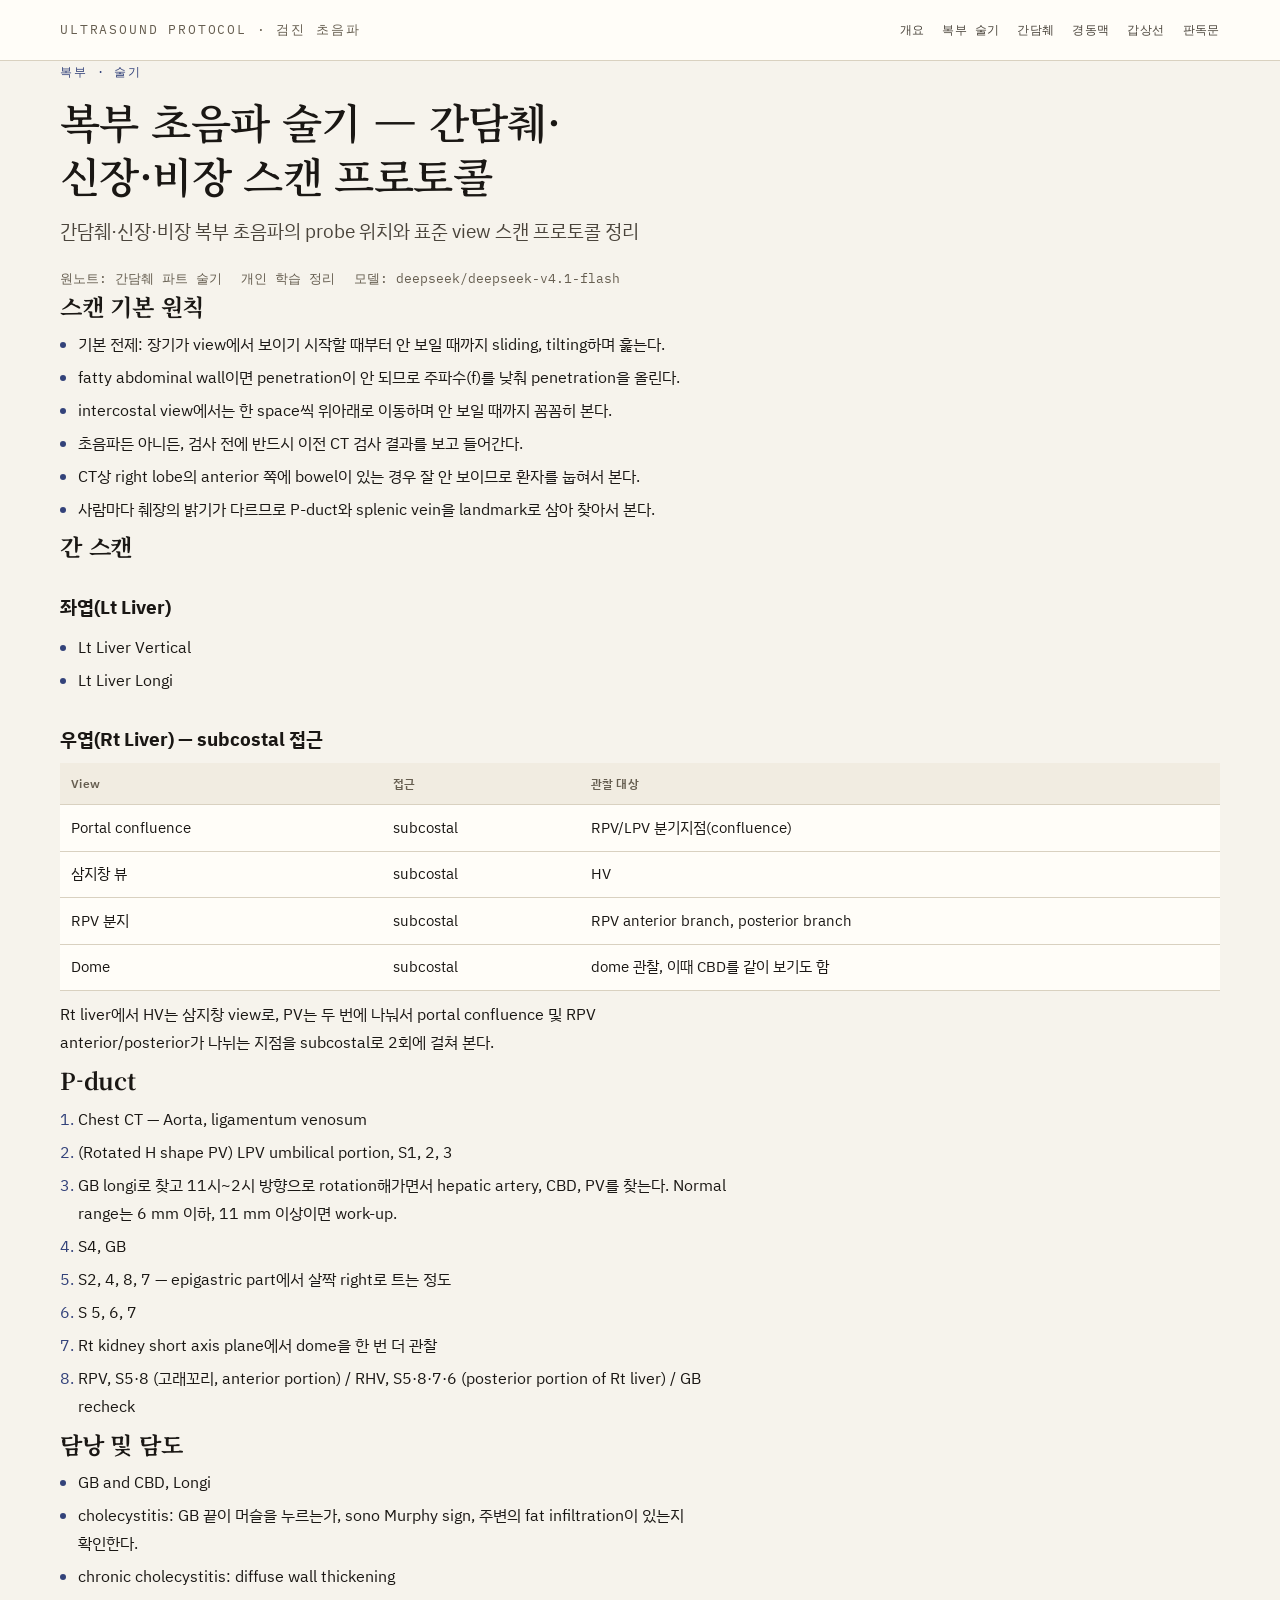
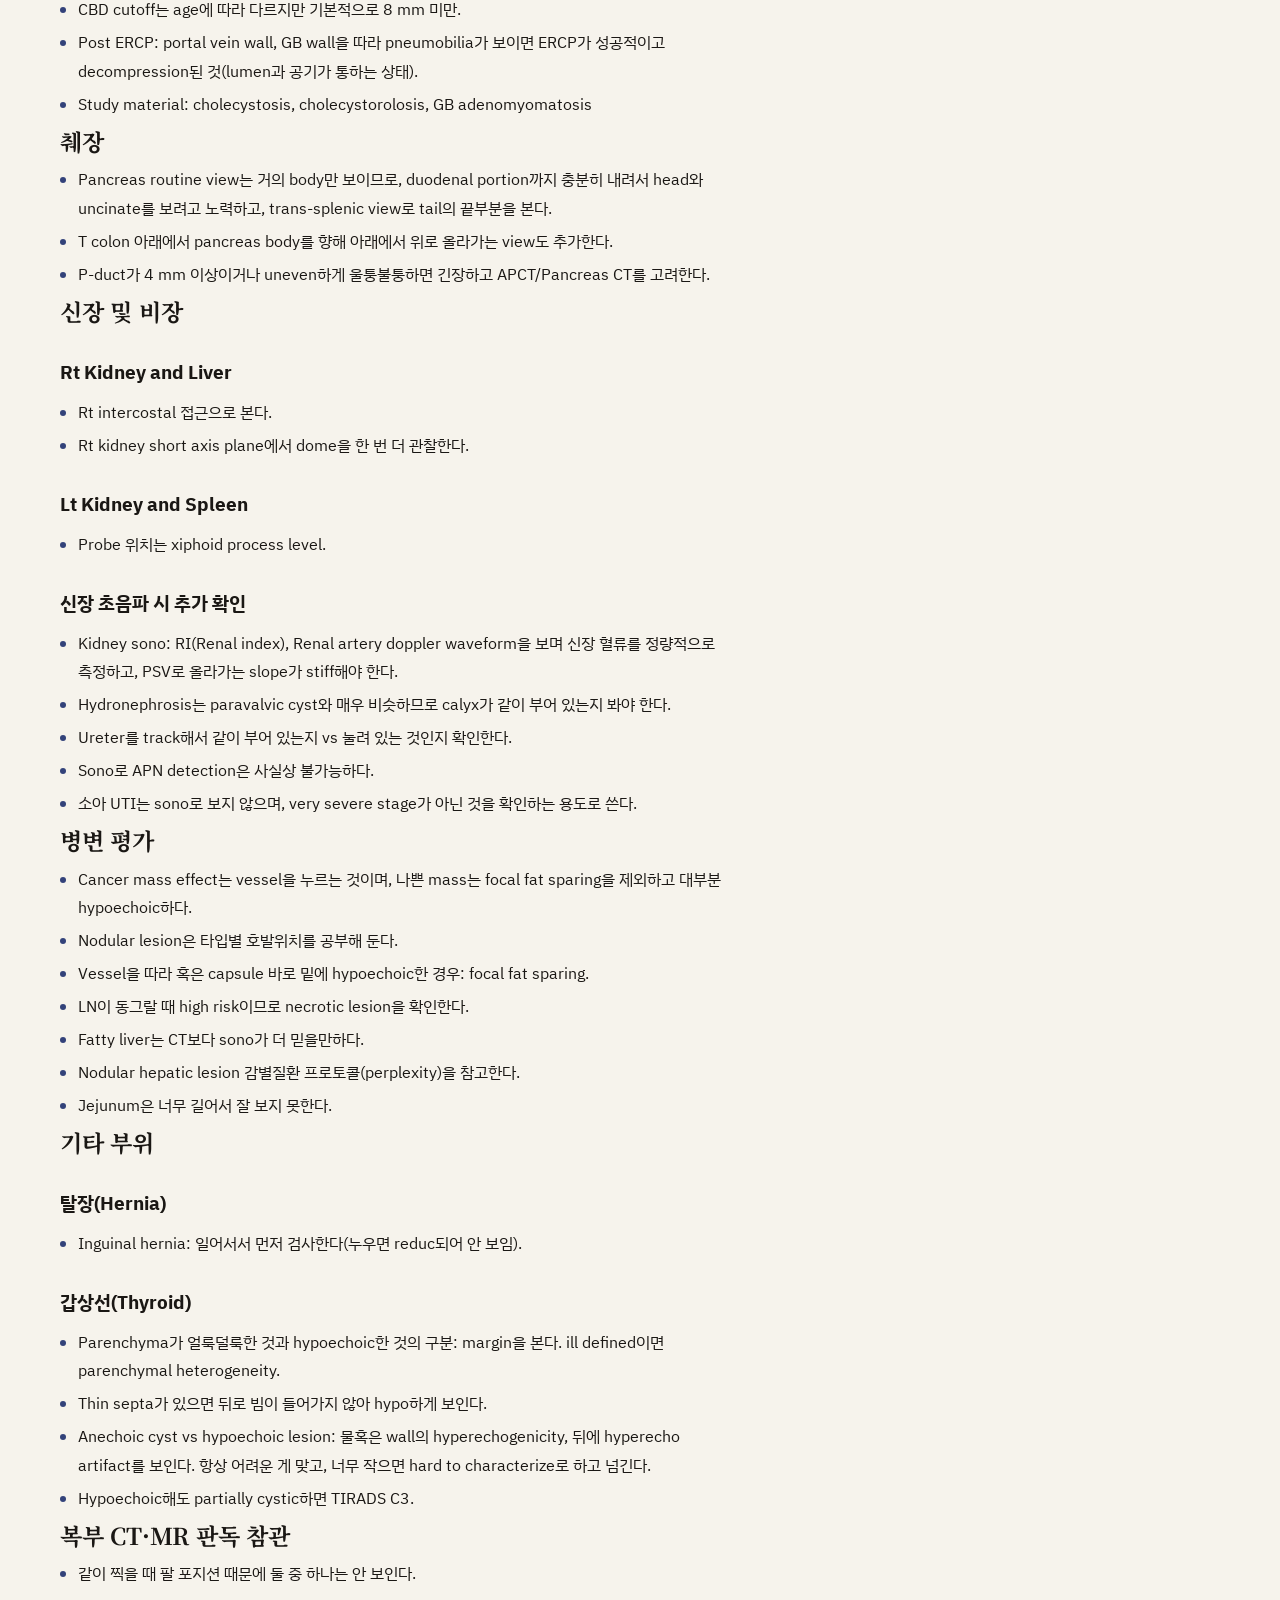
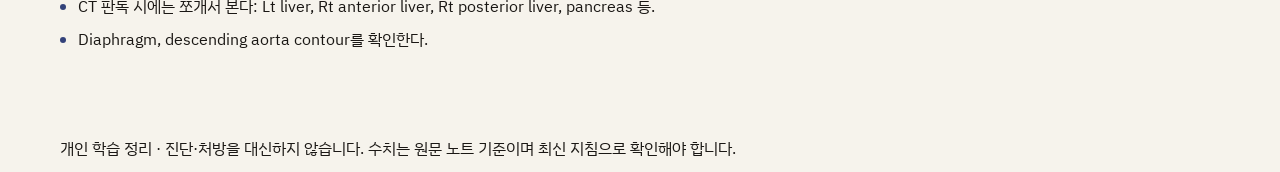
==== abdomen-technique.html @ e2c02fb3 "feat: 검진 초음파 프로토콜 사이트 초판 (복부·경동맥·갑상선·서혜부·CT/MR·판독문)" ====
<!DOCTYPE html>
<html lang="ko">
<head>
<meta charset="utf-8">
<meta name="viewport" content="width=device-width, initial-scale=1">
<title>복부 초음파 술기 — 간담췌·신장·비장 스캔 프로토콜 — Ultrasound Protocol</title>
<meta name="description" content="간담췌·신장·비장 복부 초음파의 probe 위치와 표준 view 스캔 프로토콜 정리">
<meta property="og:title" content="복부 초음파 술기 — 간담췌·신장·비장 스캔 프로토콜 — Ultrasound Protocol">
<meta property="og:description" content="간담췌·신장·비장 복부 초음파의 probe 위치와 표준 view 스캔 프로토콜 정리">
<meta property="og:type" content="article">
<link rel="preconnect" href="https://fonts.googleapis.com">
<link rel="preconnect" href="https://fonts.gstatic.com" crossorigin>
<link href="https://fonts.googleapis.com/css2?family=IBM+Plex+Mono:wght@400;500&family=IBM+Plex+Sans+KR:wght@400;500;600&family=Noto+Serif+KR:wght@600&display=swap" rel="stylesheet">
<link rel="stylesheet" href="styles/tokens.css">
<link rel="stylesheet" href="styles/site.css">
<link rel="stylesheet" href="styles/theme.css">
</head>
<body>
<header class="masthead">
  <div class="wrap">
    <a class="brand" href="index.html">Ultrasound Protocol · 검진 초음파</a>
    <nav class="nav" aria-label="장 이동">
      <a href="index.html">개요</a>
      <a href="abdomen-technique.html">복부 술기</a>
      <a href="abdomen-findings.html">간담췌</a>
      <a href="carotid.html">경동맥</a>
      <a href="thyroid.html">갑상선</a>
      <a href="reporting.html">판독문</a>
    </nav>
  </div>
</header>
<main>
  <div class="wrap">

    <article>
      <p class="eyebrow">복부 · 술기</p>
      <h1>복부 초음파 술기 — 간담췌·신장·비장 스캔 프로토콜</h1>
      <p class="lede">간담췌·신장·비장 복부 초음파의 probe 위치와 표준 view 스캔 프로토콜 정리</p>
      <div class="meta"><span>원노트: 간담췌 파트 술기</span><span>개인 학습 정리</span><span>모델: deepseek/deepseek-v4.1-flash</span></div>
      <h2 id="s-스캔-기본-원칙">스캔 기본 원칙</h2>
<ul>
<li>기본 전제: 장기가 view에서 보이기 시작할 때부터 안 보일 때까지 sliding, tilting하며 훑는다.</li>
<li>fatty abdominal wall이면 penetration이 안 되므로 주파수(f)를 낮춰 penetration을 올린다.</li>
<li>intercostal view에서는 한 space씩 위아래로 이동하며 안 보일 때까지 꼼꼼히 본다.</li>
<li>초음파든 아니든, 검사 전에 반드시 이전 CT 검사 결과를 보고 들어간다.</li>
<li>CT상 right lobe의 anterior 쪽에 bowel이 있는 경우 잘 안 보이므로 환자를 눕혀서 본다.</li>
<li>사람마다 췌장의 밝기가 다르므로 P-duct와 splenic vein을 landmark로 삼아 찾아서 본다.</li>
</ul>

<h2 id="s-간-스캔">간 스캔</h2>
<h3>좌엽(Lt Liver)</h3>
<ul>
<li>Lt Liver Vertical</li>
<li>Lt Liver Longi</li>
</ul>

<h3>우엽(Rt Liver) — subcostal 접근</h3>
<table>
<thead>
<tr><th>View</th><th>접근</th><th>관찰 대상</th></tr>
</thead>
<tbody>
<tr><td>Portal confluence</td><td>subcostal</td><td>RPV/LPV 분기지점(confluence)</td></tr>
<tr><td>삼지창 뷰</td><td>subcostal</td><td>HV</td></tr>
<tr><td>RPV 분지</td><td>subcostal</td><td>RPV anterior branch, posterior branch</td></tr>
<tr><td>Dome</td><td>subcostal</td><td>dome 관찰, 이때 CBD를 같이 보기도 함</td></tr>
</tbody>
</table>
<p>Rt liver에서 HV는 삼지창 view로, PV는 두 번에 나눠서 portal confluence 및 RPV anterior/posterior가 나뉘는 지점을 subcostal로 2회에 걸쳐 본다.</p>

<h2 id="s-p-duct">P-duct</h2>
<ol>
<li>Chest CT — Aorta, ligamentum venosum</li>
<li>(Rotated H shape PV) LPV umbilical portion, S1, 2, 3</li>
<li>GB longi로 찾고 11시~2시 방향으로 rotation해가면서 hepatic artery, CBD, PV를 찾는다. Normal range는 6 mm 이하, 11 mm 이상이면 work-up.</li>
<li>S4, GB</li>
<li>S2, 4, 8, 7 — epigastric part에서 살짝 right로 트는 정도</li>
<li>S 5, 6, 7</li>
<li>Rt kidney short axis plane에서 dome을 한 번 더 관찰</li>
<li>RPV, S5·8 (고래꼬리, anterior portion) / RHV, S5·8·7·6 (posterior portion of Rt liver) / GB recheck</li>
</ol>

<h2 id="s-담낭-및-담도">담낭 및 담도</h2>
<ul>
<li>GB and CBD, Longi</li>
<li>cholecystitis: GB 끝이 머슬을 누르는가, sono Murphy sign, 주변의 fat infiltration이 있는지 확인한다.</li>
<li>chronic cholecystitis: diffuse wall thickening</li>
<li>CBD cutoff는 age에 따라 다르지만 기본적으로 8 mm 미만.</li>
<li>Post ERCP: portal vein wall, GB wall을 따라 pneumobilia가 보이면 ERCP가 성공적이고 decompression된 것(lumen과 공기가 통하는 상태).</li>
<li>Study material: cholecystosis, cholecystorolosis, GB adenomyomatosis</li>
</ul>

<h2 id="s-췌장">췌장</h2>
<ul>
<li>Pancreas routine view는 거의 body만 보이므로, duodenal portion까지 충분히 내려서 head와 uncinate를 보려고 노력하고, trans-splenic view로 tail의 끝부분을 본다.</li>
<li>T colon 아래에서 pancreas body를 향해 아래에서 위로 올라가는 view도 추가한다.</li>
<li>P-duct가 4 mm 이상이거나 uneven하게 울퉁불퉁하면 긴장하고 APCT/Pancreas CT를 고려한다.</li>
</ul>

<h2 id="s-신장-및-비장">신장 및 비장</h2>
<h3>Rt Kidney and Liver</h3>
<ul>
<li>Rt intercostal 접근으로 본다.</li>
<li>Rt kidney short axis plane에서 dome을 한 번 더 관찰한다.</li>
</ul>
<h3>Lt Kidney and Spleen</h3>
<ul>
<li>Probe 위치는 xiphoid process level.</li>
</ul>
<h3>신장 초음파 시 추가 확인</h3>
<ul>
<li>Kidney sono: RI(Renal index), Renal artery doppler waveform을 보며 신장 혈류를 정량적으로 측정하고, PSV로 올라가는 slope가 stiff해야 한다.</li>
<li>Hydronephrosis는 paravalvic cyst와 매우 비슷하므로 calyx가 같이 부어 있는지 봐야 한다.</li>
<li>Ureter를 track해서 같이 부어 있는지 vs 눌려 있는 것인지 확인한다.</li>
<li>Sono로 APN detection은 사실상 불가능하다.</li>
<li>소아 UTI는 sono로 보지 않으며, very severe stage가 아닌 것을 확인하는 용도로 쓴다.</li>
</ul>

<h2 id="s-병변-평가">병변 평가</h2>
<ul>
<li>Cancer mass effect는 vessel을 누르는 것이며, 나쁜 mass는 focal fat sparing을 제외하고 대부분 hypoechoic하다.</li>
<li>Nodular lesion은 타입별 호발위치를 공부해 둔다.</li>
<li>Vessel을 따라 혹은 capsule 바로 밑에 hypoechoic한 경우: focal fat sparing.</li>
<li>LN이 동그랄 때 high risk이므로 necrotic lesion을 확인한다.</li>
<li>Fatty liver는 CT보다 sono가 더 믿을만하다.</li>
<li>Nodular hepatic lesion 감별질환 프로토콜(perplexity)을 참고한다.</li>
<li>Jejunum은 너무 길어서 잘 보지 못한다.</li>
</ul>

<h2 id="s-기타-부위">기타 부위</h2>
<h3>탈장(Hernia)</h3>
<ul>
<li>Inguinal hernia: 일어서서 먼저 검사한다(누우면 reduc되어 안 보임).</li>
</ul>
<h3>갑상선(Thyroid)</h3>
<ul>
<li>Parenchyma가 얼룩덜룩한 것과 hypoechoic한 것의 구분: margin을 본다. ill defined이면 parenchymal heterogeneity.</li>
<li>Thin septa가 있으면 뒤로 빔이 들어가지 않아 hypo하게 보인다.</li>
<li>Anechoic cyst vs hypoechoic lesion: 물혹은 wall의 hyperechogenicity, 뒤에 hyperecho artifact를 보인다. 항상 어려운 게 맞고, 너무 작으면 hard to characterize로 하고 넘긴다.</li>
<li>Hypoechoic해도 partially cystic하면 TIRADS C3.</li>
</ul>

<h2 id="s-복부-ct-mr-판독-참관">복부 CT·MR 판독 참관</h2>
<ul>
<li>같이 찍을 때 팔 포지션 때문에 둘 중 하나는 안 보인다.</li>
<li>CT 판독 시에는 쪼개서 본다: Lt liver, Rt anterior liver, Rt posterior liver, pancreas 등.</li>
<li>Diaphragm, descending aorta contour를 확인한다.</li>
</ul>
    </article>
  </div>
</main>
<footer class="foot">
  <div class="wrap">
    <p>개인 학습 정리 · 진단·처방을 대신하지 않습니다. 수치는 원문 노트 기준이며 최신 지침으로 확인해야 합니다.</p>
  </div>
</footer>
</body>
</html>
---- styles/tokens.css ----
:root {
  --paper: #f6f3ec;
  --paper-2: #fffdf8;
  --ink: #1a1714;
  --ink-2: #4a443b;
  --muted: #665e50;
  --rule: #d9d1c0;
  --accent: #0f5f63;
  --accent-soft: #dcebea;
  --warn: #9c3d1d;
  --warn-soft: #f4e2d9;
  --ok: #3d6b3a;
  --font: "IBM Plex Sans KR", "Pretendard", "Apple SD Gothic Neo", system-ui, sans-serif;
  --mono: "IBM Plex Mono", ui-monospace, SFMono-Regular, Menlo, monospace;
  --serif: "Noto Serif KR", Georgia, serif;

  --step-0: 1rem;
  --step-1: 1.18rem;
  --step-2: 1.45rem;
  --step-3: 1.9rem;
  --step-4: 2.6rem;

  --gap: 1.5rem;
  --pad: clamp(1.75rem, 5vw, 2.75rem);
  --measure: 68ch;
}
---- styles/site.css ----
*,
*::before,
*::after { box-sizing: border-box; }

html { -webkit-text-size-adjust: 100%; }

body {
  margin: 0;
  background: var(--paper);
  color: var(--ink);
  font-family: var(--font);
  font-size: var(--step-0);
  line-height: 1.78;
  word-break: keep-all;
  line-break: strict;
  overflow-wrap: break-word;
  hyphens: none;
}

a { color: var(--accent); text-underline-offset: 0.2em; }
a:hover { color: var(--warn); }

.wrap {
  max-width: 78rem;
  margin: 0 auto;
  padding: 0 var(--pad);
}

/* ── 머리 ─────────────────────────────── */
.masthead {
  border-bottom: 1px solid var(--rule);
  background: var(--paper-2);
}
.masthead .wrap {
  display: flex;
  flex-wrap: wrap;
  align-items: baseline;
  justify-content: space-between;
  gap: 0.75rem;
  padding-top: 1.1rem;
  padding-bottom: 1.1rem;
}
.brand {
  font-family: var(--mono);
  font-size: 0.82rem;
  letter-spacing: 0.14em;
  text-transform: uppercase;
  color: var(--muted);
  text-decoration: none;
}
.nav { display: flex; flex-wrap: wrap; gap: 1.1rem; }
.nav a {
  font-family: var(--mono);
  font-size: 0.78rem;
  letter-spacing: 0.04em;
  color: var(--ink-2);
  text-decoration: none;
  border-bottom: 1px solid transparent;
  padding-bottom: 2px;
}
.nav a:hover,
.nav a[aria-current="page"] { border-bottom-color: var(--accent); color: var(--accent); }

/* ── 표제 ─────────────────────────────── */
.hero { padding: clamp(2rem, 6vw, 3.6rem) 0 1.2rem; }
.eyebrow {
  font-family: var(--mono);
  font-size: 0.74rem;
  letter-spacing: 0.16em;
  text-transform: uppercase;
  color: var(--accent);
  margin: 0 0 0.8rem;
}
h1 {
  font-family: var(--serif);
  font-weight: 600;
  font-size: clamp(1.9rem, 4.6vw, var(--step-4));
  line-height: 1.28;
  letter-spacing: -0.015em;
  margin: 0 0 0.8rem;
  max-width: 24ch;
}
.lede { font-size: var(--step-1); color: var(--ink-2); max-width: 56ch; margin: 0; }
.meta {
  margin-top: 1.2rem;
  font-family: var(--mono);
  font-size: 0.82rem;
  color: var(--muted);
  display: flex;
  flex-wrap: wrap;
  gap: 0.4rem 1.2rem;
}

/* ── 본문 ─────────────────────────────── */
main { padding-bottom: 4rem; }

section { margin-top: clamp(2.2rem, 5vw, 3.4rem); }
h2 {
  font-family: var(--serif);
  font-size: var(--step-2);
  line-height: 1.35;
  margin: 0 0 0.4rem;
  letter-spacing: -0.01em;
}
h2 .num {
  font-family: var(--mono);
  font-size: 0.72rem;
  letter-spacing: 0.12em;
  color: var(--accent);
  display: block;
  margin-bottom: 0.35rem;
}
h3 { font-size: var(--step-1); margin: 1.8rem 0 0.4rem; }
p { margin: 0.55rem 0; max-width: var(--measure); }
ul, ol { max-width: var(--measure); padding-left: 1.15rem; margin: 0.5rem 0; }
li { margin: 0.28rem 0; }
li::marker { color: var(--accent); }
strong { font-weight: 650; }
small { color: var(--muted); }

.card-grid {
  display: grid;
  grid-template-columns: repeat(auto-fit, minmax(15rem, 1fr));
  gap: 1rem;
  margin-top: 1.2rem;
}
.card {
  display: block;
  background: var(--paper-2);
  border: 1px solid var(--rule);
  border-radius: 3px;
  padding: 1.15rem 1.2rem 1.25rem;
  text-decoration: none;
  color: inherit;
  transition: border-color 140ms ease, transform 140ms ease;
}
.card:hover { border-color: var(--accent); transform: translateY(-2px); }
.card .k {
  font-family: var(--mono);
  font-size: 0.72rem;
  letter-spacing: 0.1em;
  color: var(--accent);
  text-transform: uppercase;
}
.card h3 { margin: 0.3rem 0 0.35rem; font-size: var(--step-1); }
.card p { font-size: 0.92rem; color: var(--ink-2); margin: 0; }

/* ── 도해 ─────────────────────────────── */
figure.flow {
  margin: 1.4rem 0 0;
  background: var(--paper-2);
  border: 1px solid var(--rule);
  border-radius: 3px;
  padding: 1rem 0.6rem 0.6rem;
}
figure.flow svg { width: 100%; height: auto; display: block; }
figure.flow figcaption {
  font-family: var(--mono);
  font-size: 0.72rem;
  color: var(--muted);
  padding: 0.35rem 0.8rem 0.2rem;
}
svg text { font-family: var(--font); }

/* ── 표 ───────────────────────────────── */
.tbl-wrap { overflow-x: auto; margin: 1rem 0 0; }
table {
  border-collapse: collapse;
  width: 100%;
  min-width: 0;
  background: var(--paper-2);
  font-size: 0.92rem;
}
caption {
  text-align: left;
  font-family: var(--mono);
  font-size: 0.72rem;
  color: var(--muted);
  padding-bottom: 0.4rem;
}
th, td { border-bottom: 1px solid var(--rule); padding: 0.6rem 0.7rem; text-align: left; vertical-align: top; }
th { font-size: 0.78rem; letter-spacing: 0.02em; color: var(--muted); font-weight: 600; background: #f1ece1; }

/* ── 강조 상자 ────────────────────────── */
.note {
  border-left: 3px solid var(--accent);
  background: var(--accent-soft);
  padding: 0.85rem 1.1rem;
  margin: 1.2rem 0;
  border-radius: 0 2px 2px 0;
  max-width: var(--measure);
}
.note.warn { border-left-color: var(--warn); background: var(--warn-soft); }
.note p { margin: 0.25rem 0; }
.note .label {
  font-family: var(--mono);
  font-size: 0.76rem;
  letter-spacing: 0.1em;
  text-transform: uppercase;
  color: var(--ink-2);
  display: block;
  margin-bottom: 0.3rem;
}

.kv { display: grid; grid-template-columns: max-content 1fr; gap: 0.3rem 1.1rem; margin: 0.8rem 0; }
.kv dt { font-family: var(--mono); font-size: 0.76rem; color: var(--muted); }
.kv dd { margin: 0; }

.src {
  font-family: var(--mono);
  font-size: 0.74rem;
  color: var(--muted);
  margin-top: 1.4rem;
  padding-top: 0.7rem;
  border-top: 1px dashed var(--rule);
  max-width: var(--measure);
}

footer.site {
  border-top: 1px solid var(--rule);
  padding: 1.6rem 0 2.4rem;
  font-size: 0.84rem;
  color: var(--muted);
  background: var(--paper-2);
}
footer.site p { max-width: 62ch; }
.pager { display: flex; flex-wrap: wrap; gap: 1rem; justify-content: space-between; margin-top: 2.6rem; }

@media (prefers-reduced-motion: reduce) {
  * { transition: none !important; animation: none !important; }
}

@media (max-width: 520px) {
  table { font-size: 0.86rem; }
  th, td { padding: 0.5rem 0.45rem; }
  .kv { grid-template-columns: 1fr; gap: 0.15rem; }
  .kv dt { margin-top: 0.4rem; }
}

/* 도해는 좁은 화면에서 글자가 뭉개지므로 가로 스크롤을 허용한다 */
figure.flow { overflow-x: auto; }
@media (max-width: 640px) {
  figure.flow svg { min-width: 40rem; }
  figure.flow figcaption::before {
    content: "옆으로 넘겨 볼 수 있다 · ";
    color: var(--accent);
  }
}
---- styles/theme.css ----
:root{--accent:#33427a;--accent-soft:#e3e6f3;--warn:#8a3b12;--warn-soft:#f5e3d6;}

/* 접근성: 키보드 포커스 링 */
a:focus-visible,
button:focus-visible,
summary:focus-visible {
  outline: 2px solid var(--accent);
  outline-offset: 3px;
  border-radius: 2px;
}
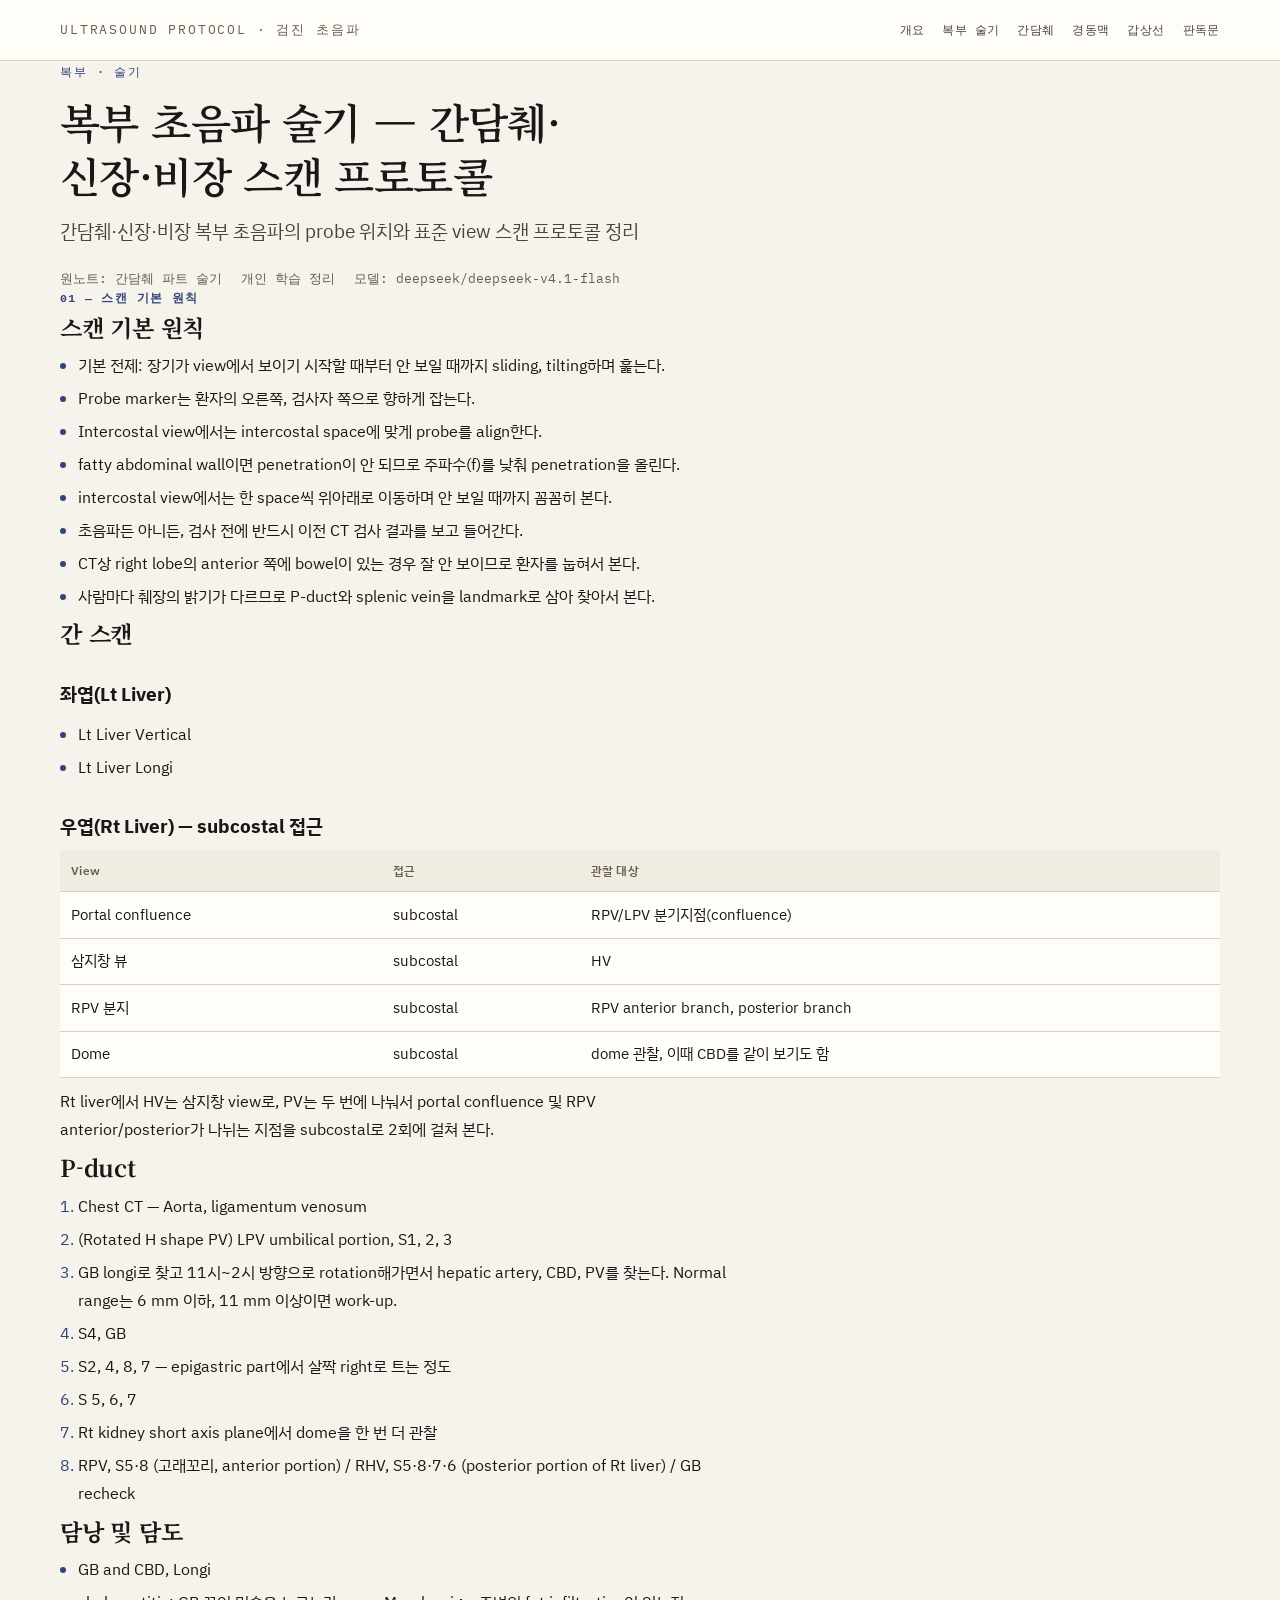
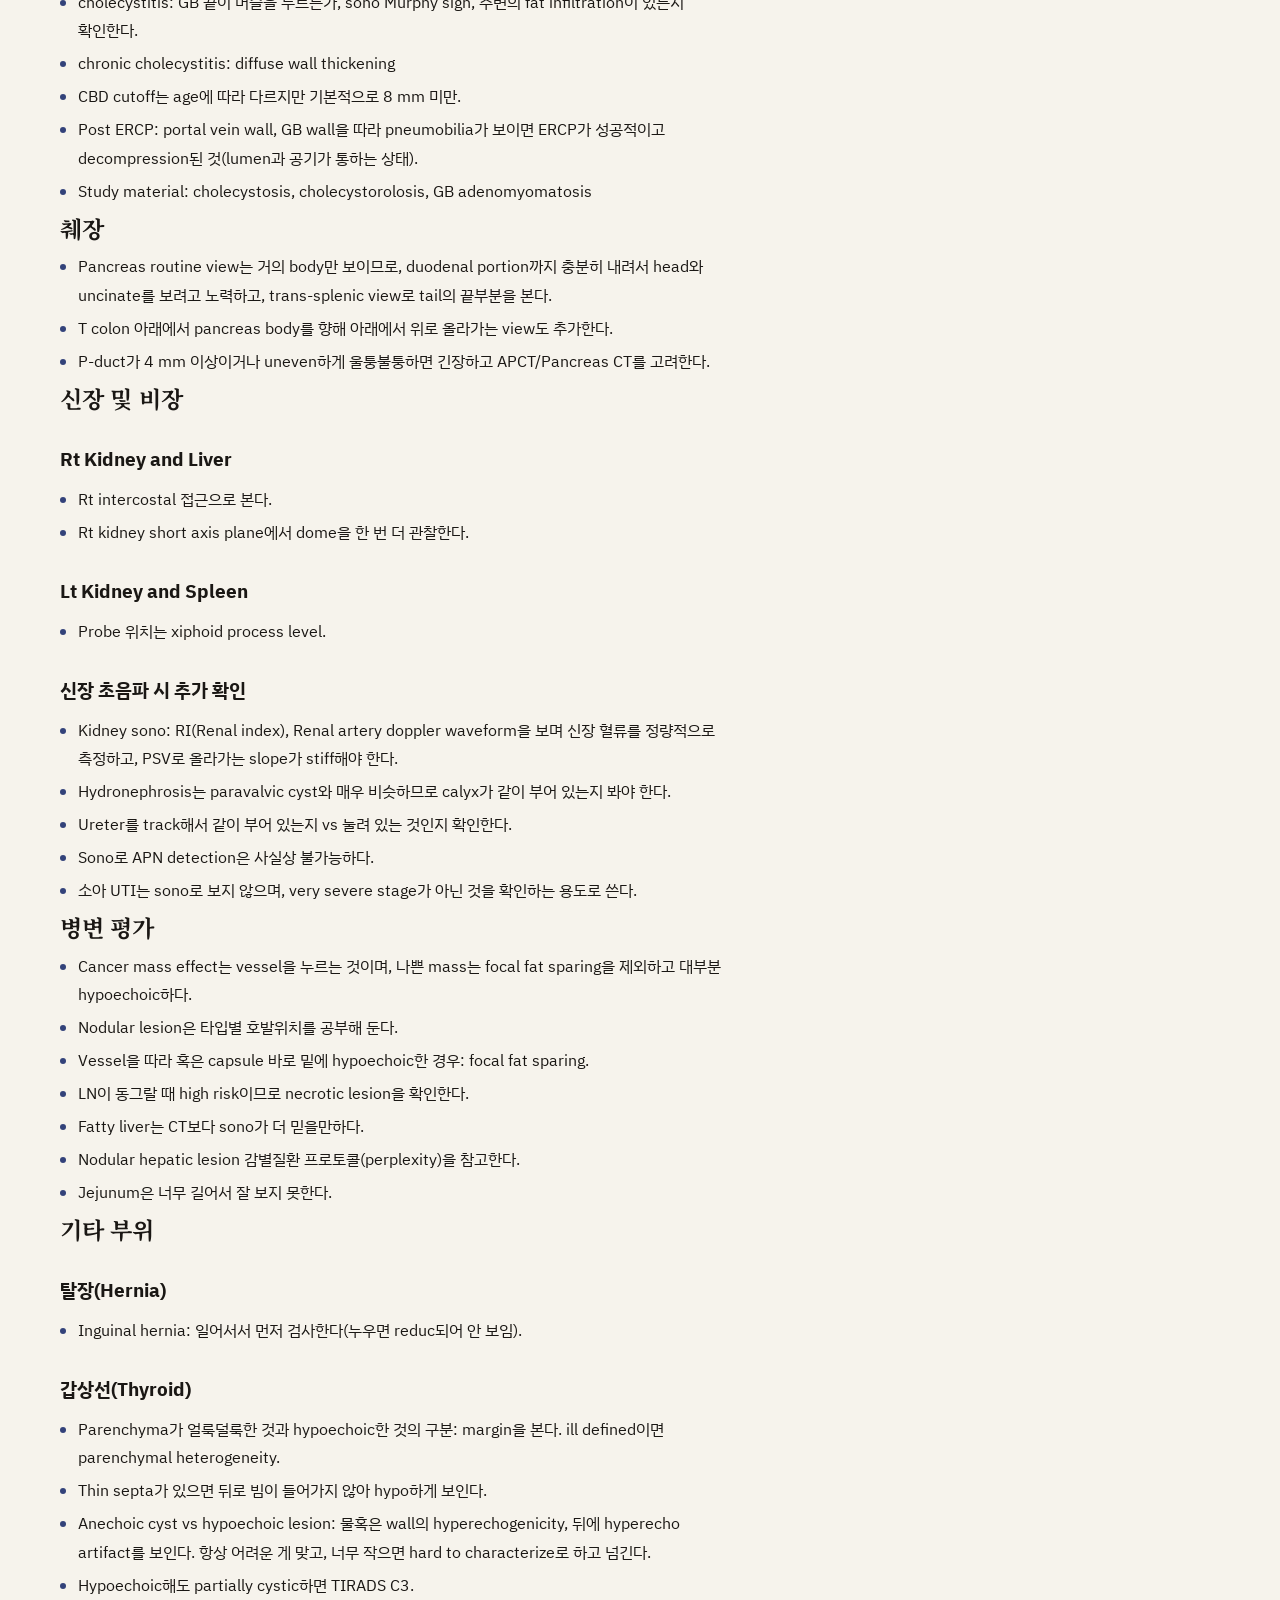
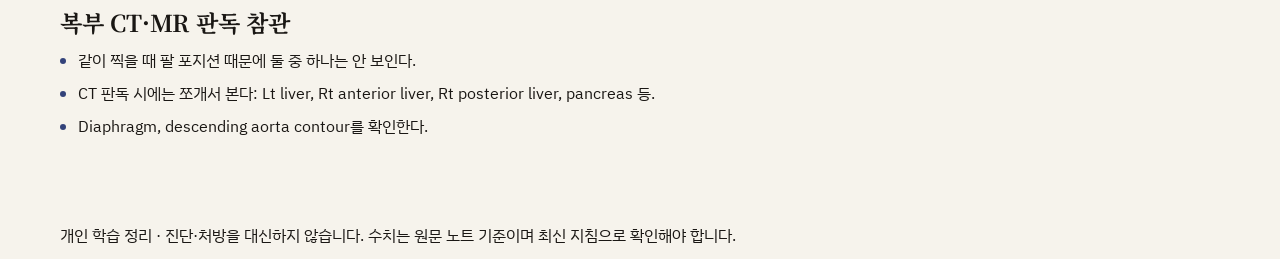
==== commit 84bf12d7: "docs(onenote): 간담췌 파트 술기 — 원노트 내용을 단원에 통합" ====
--- a/abdomen-technique.html
+++ b/abdomen-technique.html
@@ -37,9 +37,11 @@
       <h1>복부 초음파 술기 — 간담췌·신장·비장 스캔 프로토콜</h1>
       <p class="lede">간담췌·신장·비장 복부 초음파의 probe 위치와 표준 view 스캔 프로토콜 정리</p>
       <div class="meta"><span>원노트: 간담췌 파트 술기</span><span>개인 학습 정리</span><span>모델: deepseek/deepseek-v4.1-flash</span></div>
-      <h2 id="s-스캔-기본-원칙">스캔 기본 원칙</h2>
+      <h2 id="s-스캔-기본-원칙"><span class="num">01 — 스캔 기본 원칙</span>스캔 기본 원칙</h2>
 <ul>
 <li>기본 전제: 장기가 view에서 보이기 시작할 때부터 안 보일 때까지 sliding, tilting하며 훑는다.</li>
+<li>Probe marker는 환자의 오른쪽, 검사자 쪽으로 향하게 잡는다.</li>
+<li>Intercostal view에서는 intercostal space에 맞게 probe를 align한다.</li>
 <li>fatty abdominal wall이면 penetration이 안 되므로 주파수(f)를 낮춰 penetration을 올린다.</li>
 <li>intercostal view에서는 한 space씩 위아래로 이동하며 안 보일 때까지 꼼꼼히 본다.</li>
 <li>초음파든 아니든, 검사 전에 반드시 이전 CT 검사 결과를 보고 들어간다.</li>
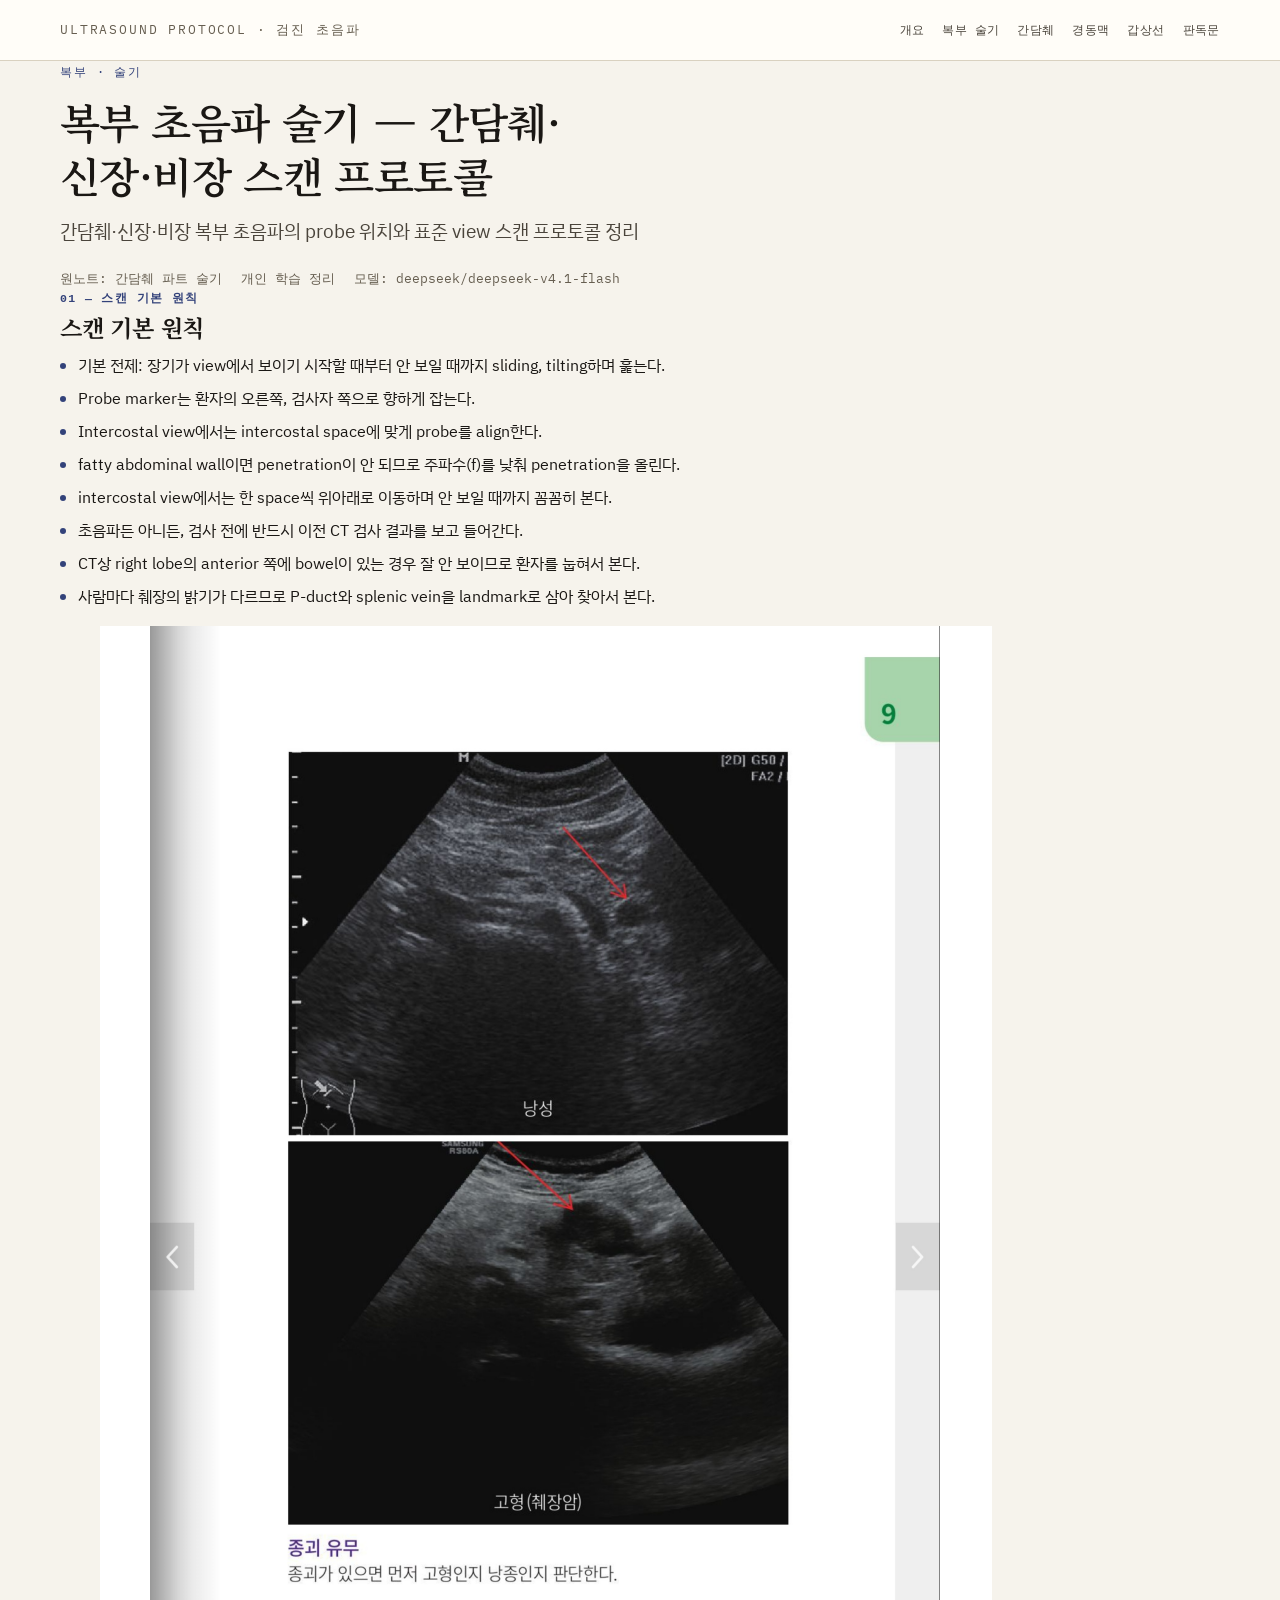
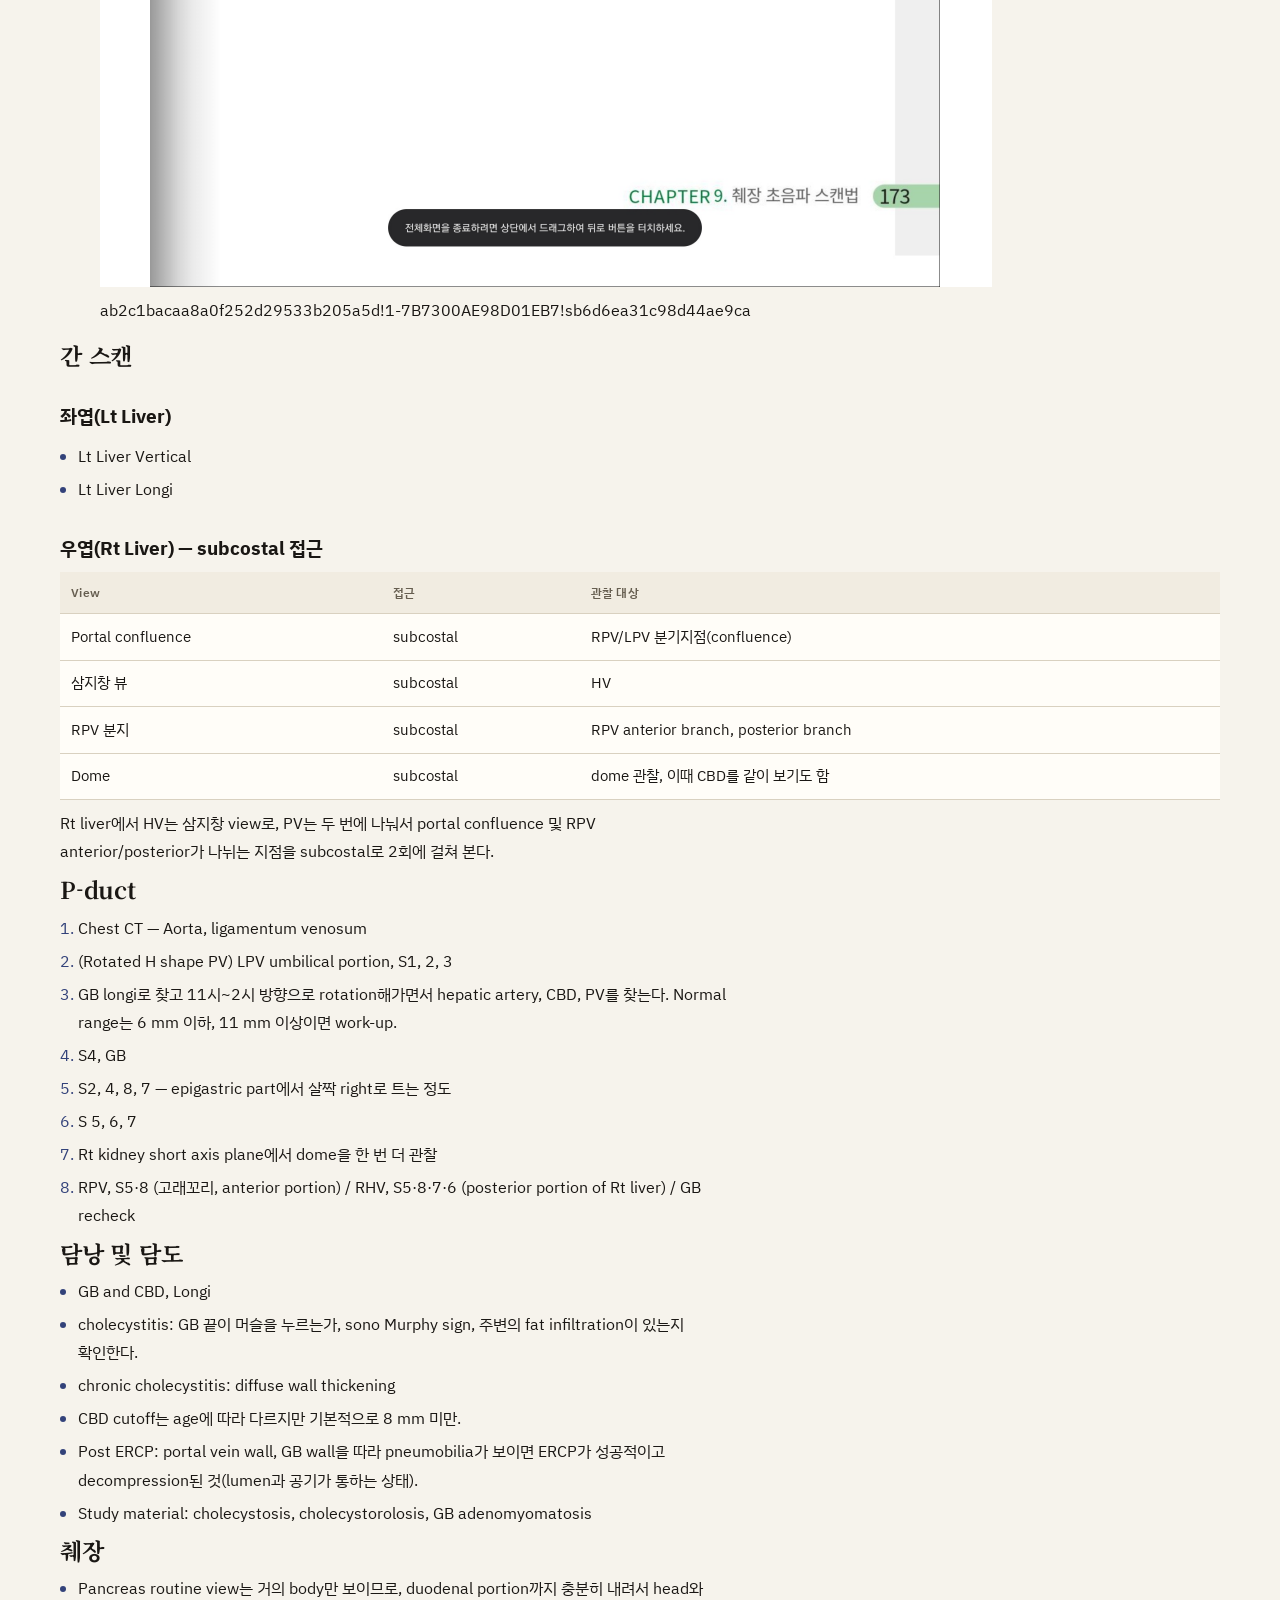
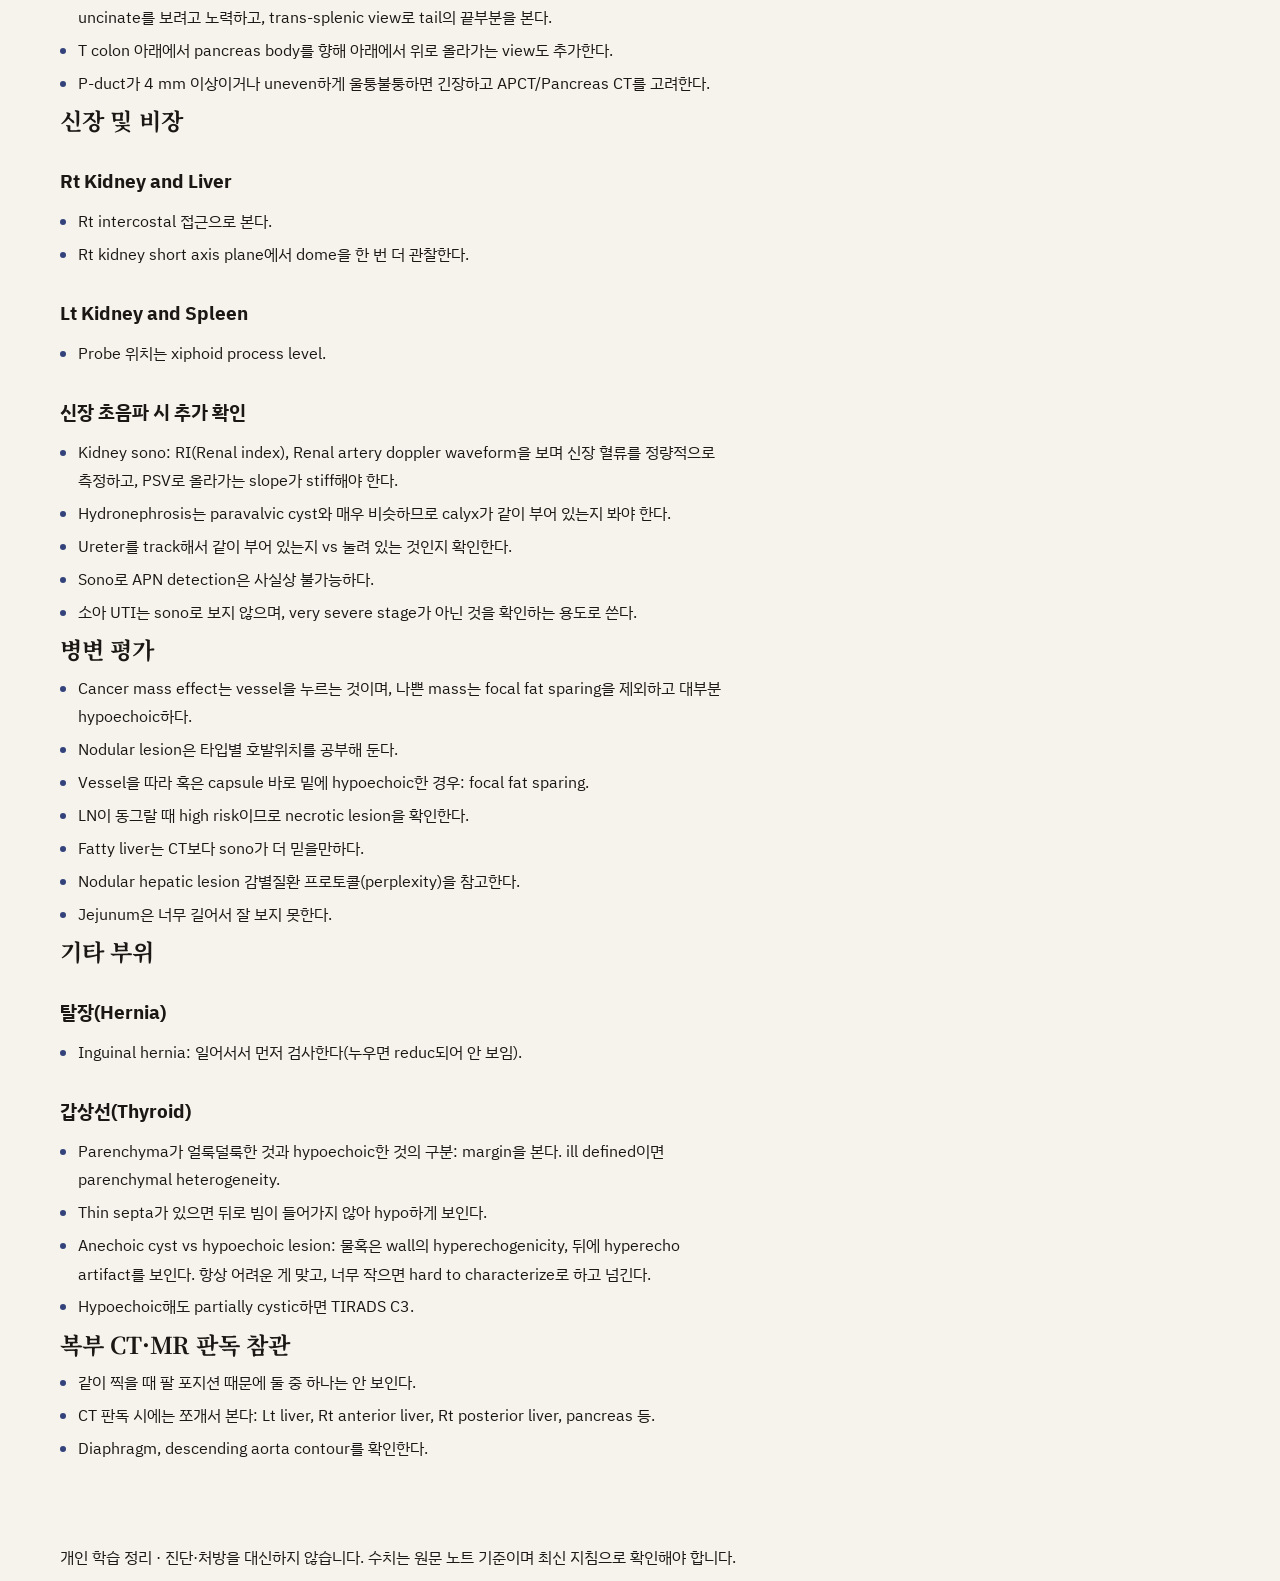
==== commit 1904d1e8: "docs(onenote): abdomen-technique.html — 원노트 그림 1개 추가" ====
--- a/abdomen-technique.html
+++ b/abdomen-technique.html
@@ -48,6 +48,11 @@
 <li>CT상 right lobe의 anterior 쪽에 bowel이 있는 경우 잘 안 보이므로 환자를 눕혀서 본다.</li>
 <li>사람마다 췌장의 밝기가 다르므로 P-duct와 splenic vein을 landmark로 삼아 찾아서 본다.</li>
 </ul>
+
+      <figure class="fig">
+        <img src="assets/onenote/간담췌-파트-술기-02.png" alt="ab2c1bacaa8a0f252d29533b205a5d!1-7B7300AE98D01EB7!sb6d6ea31c98d44ae9ca" loading="lazy">
+        <figcaption>ab2c1bacaa8a0f252d29533b205a5d!1-7B7300AE98D01EB7!sb6d6ea31c98d44ae9ca</figcaption>
+      </figure>
 
 <h2 id="s-간-스캔">간 스캔</h2>
 <h3>좌엽(Lt Liver)</h3>
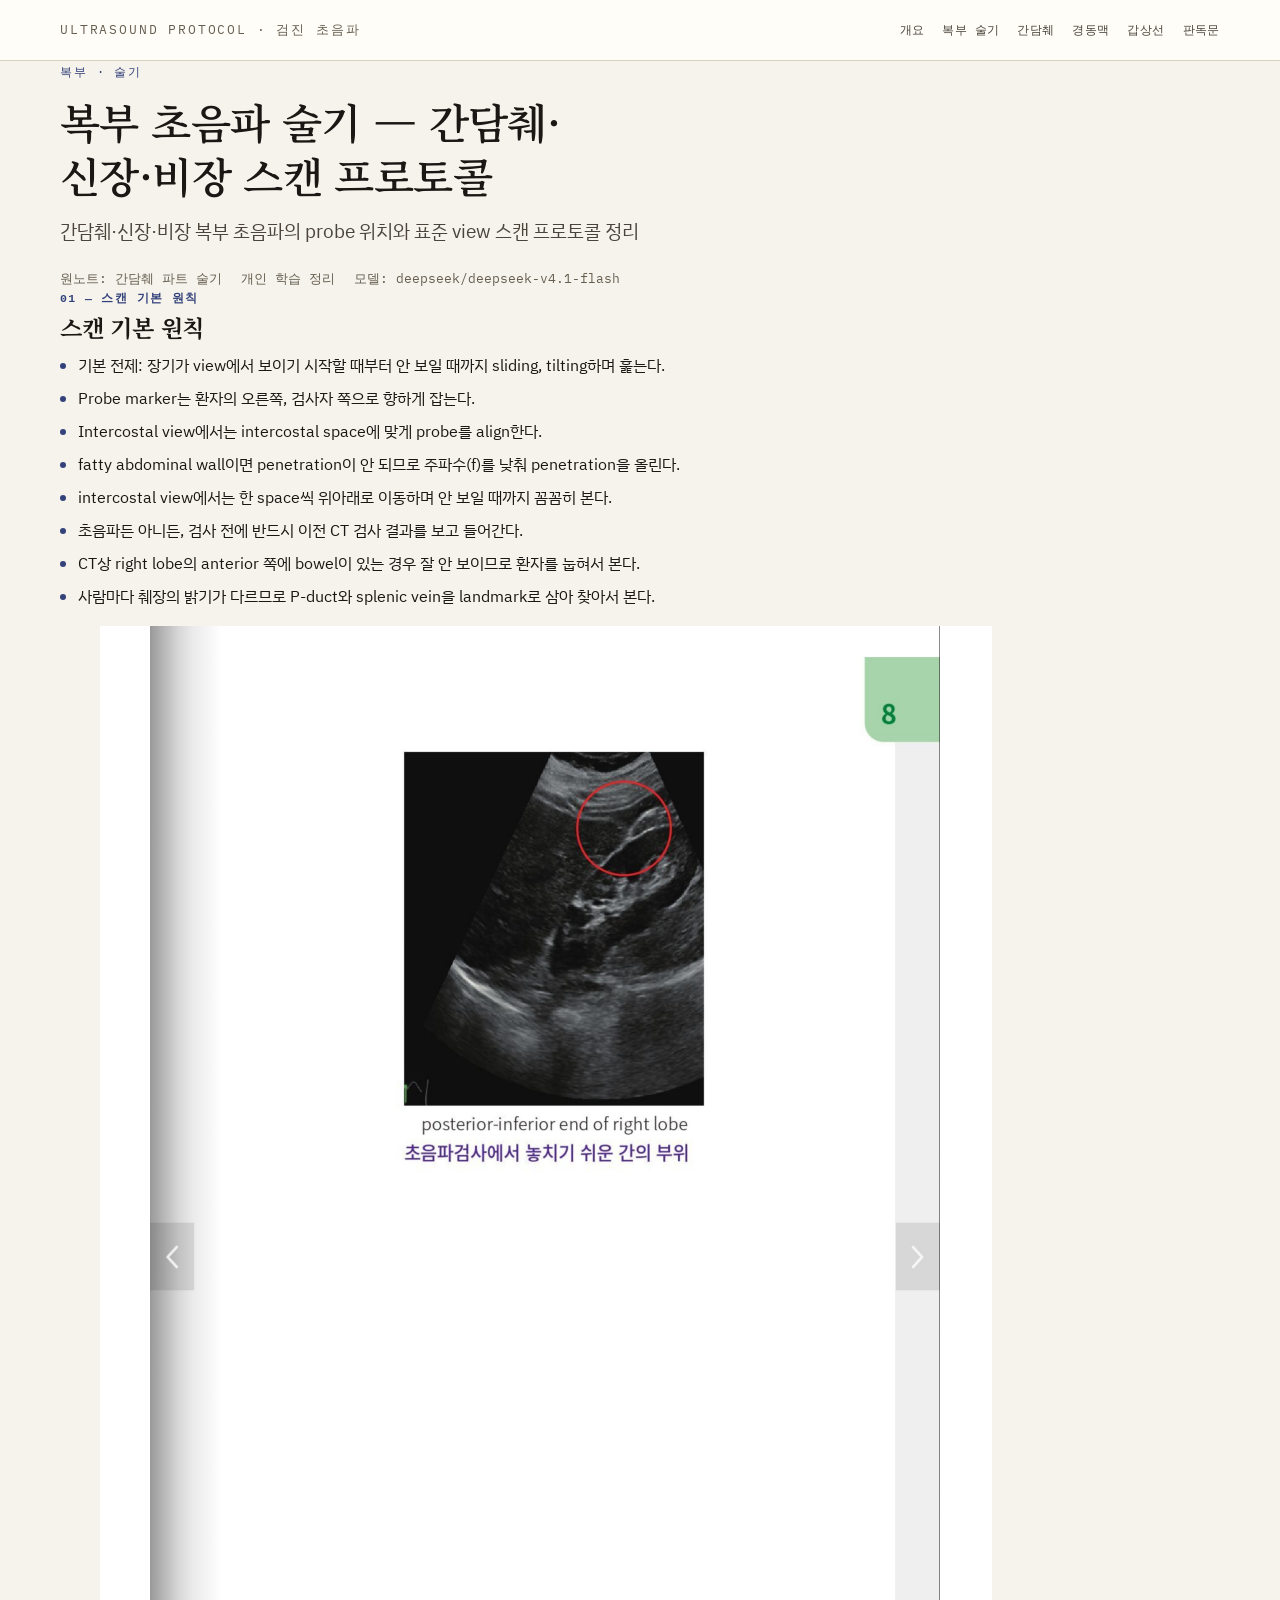
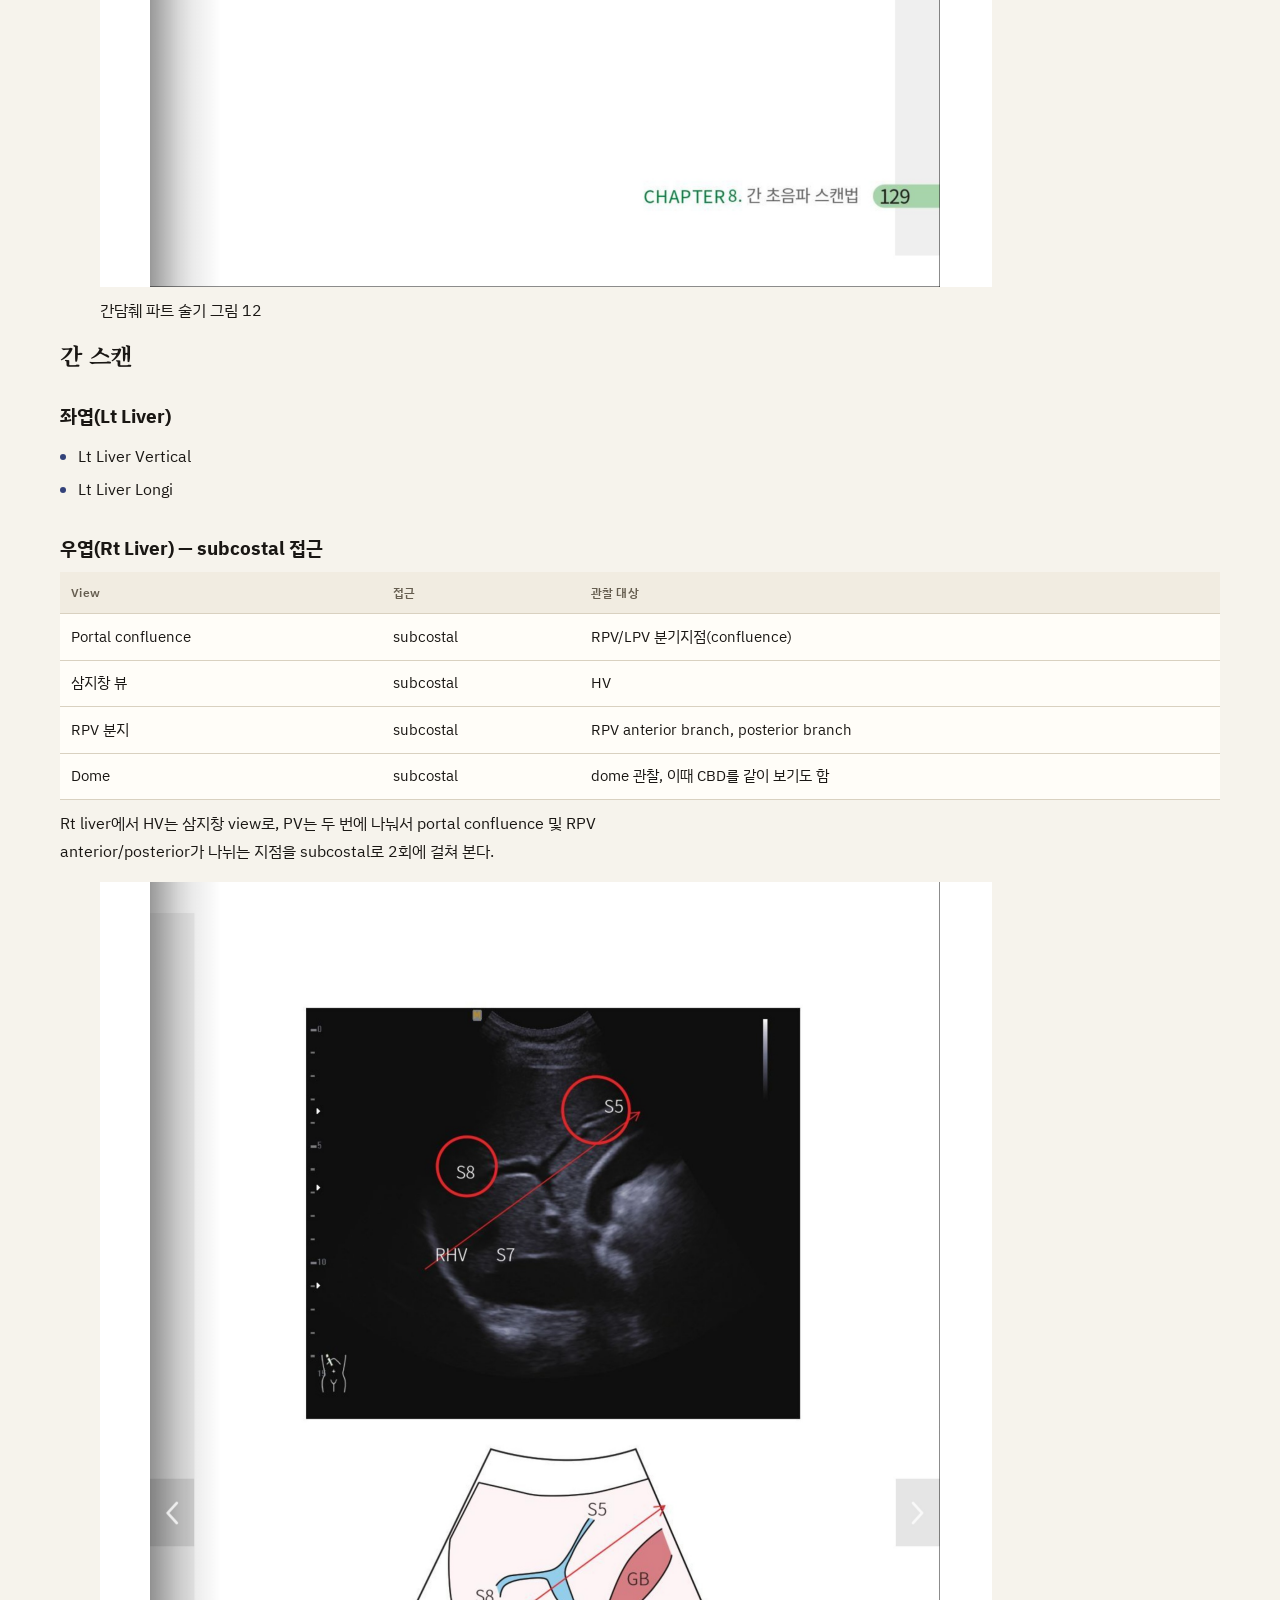
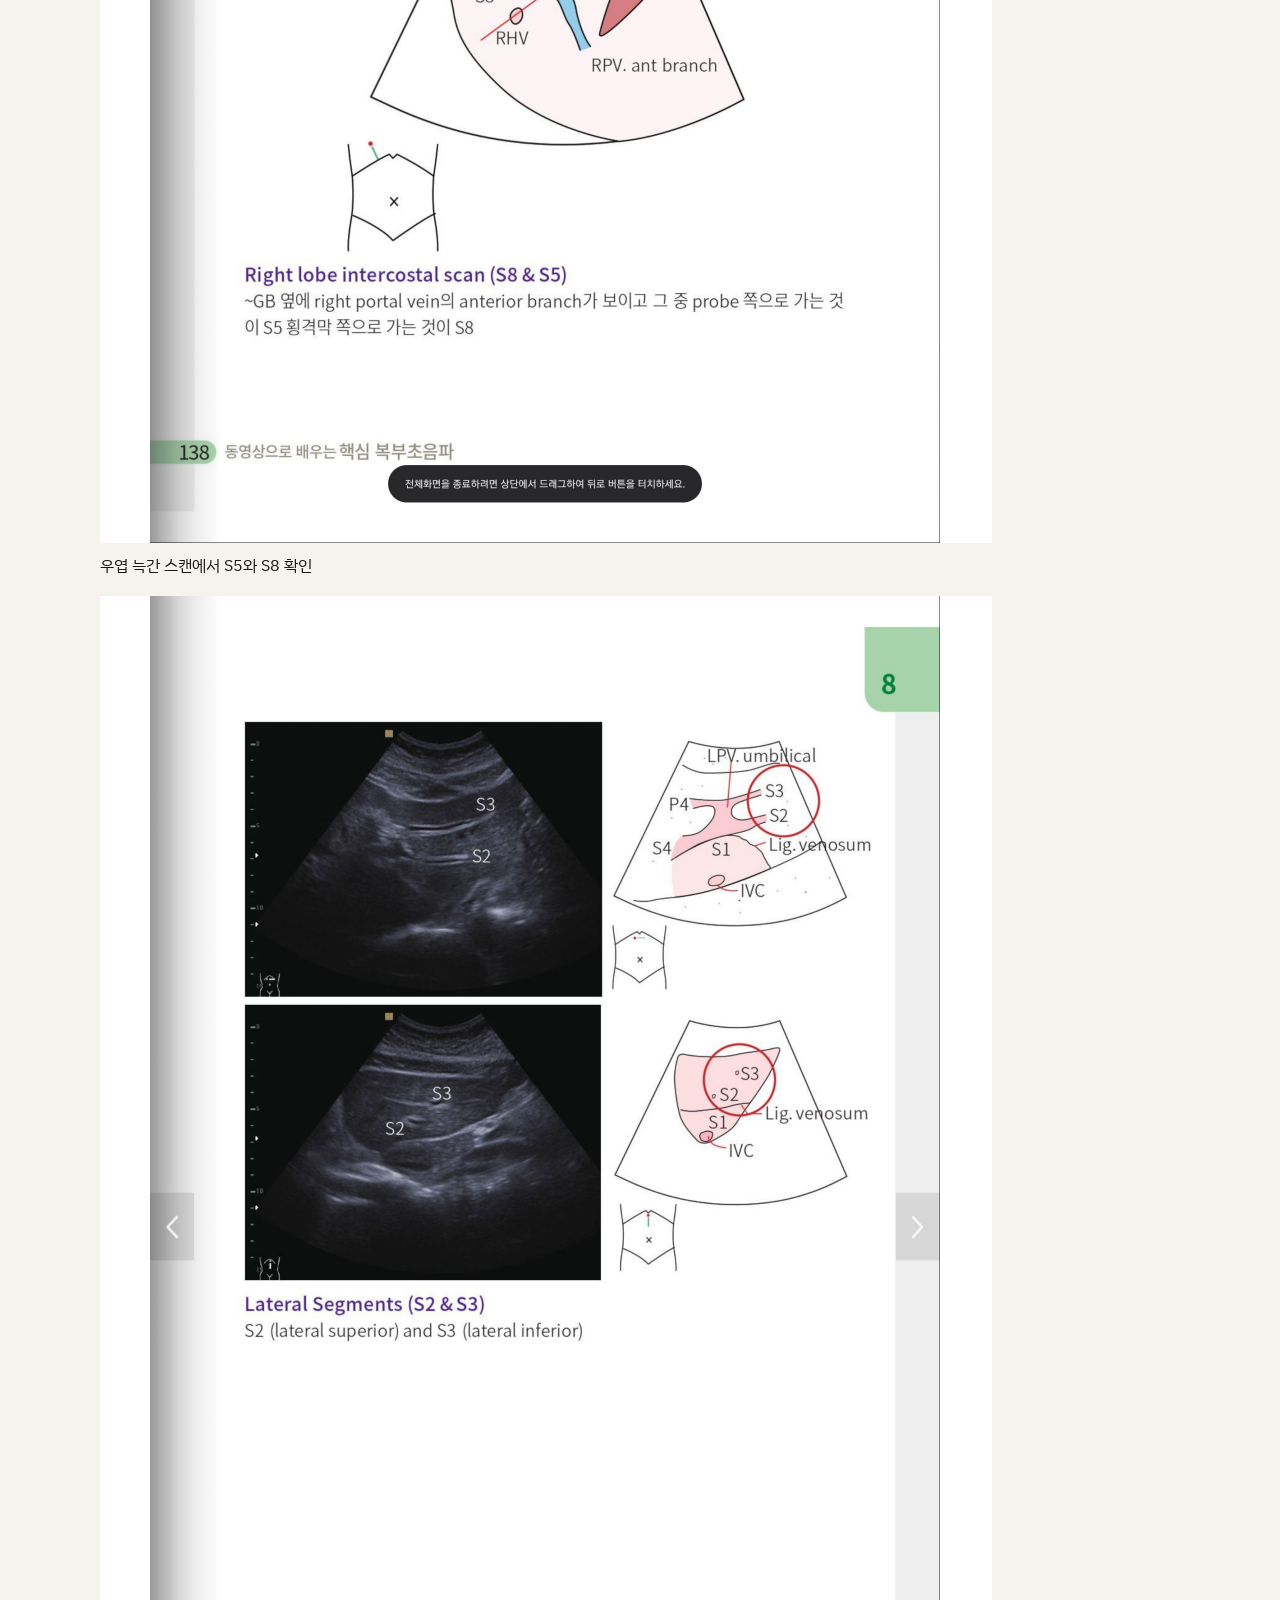
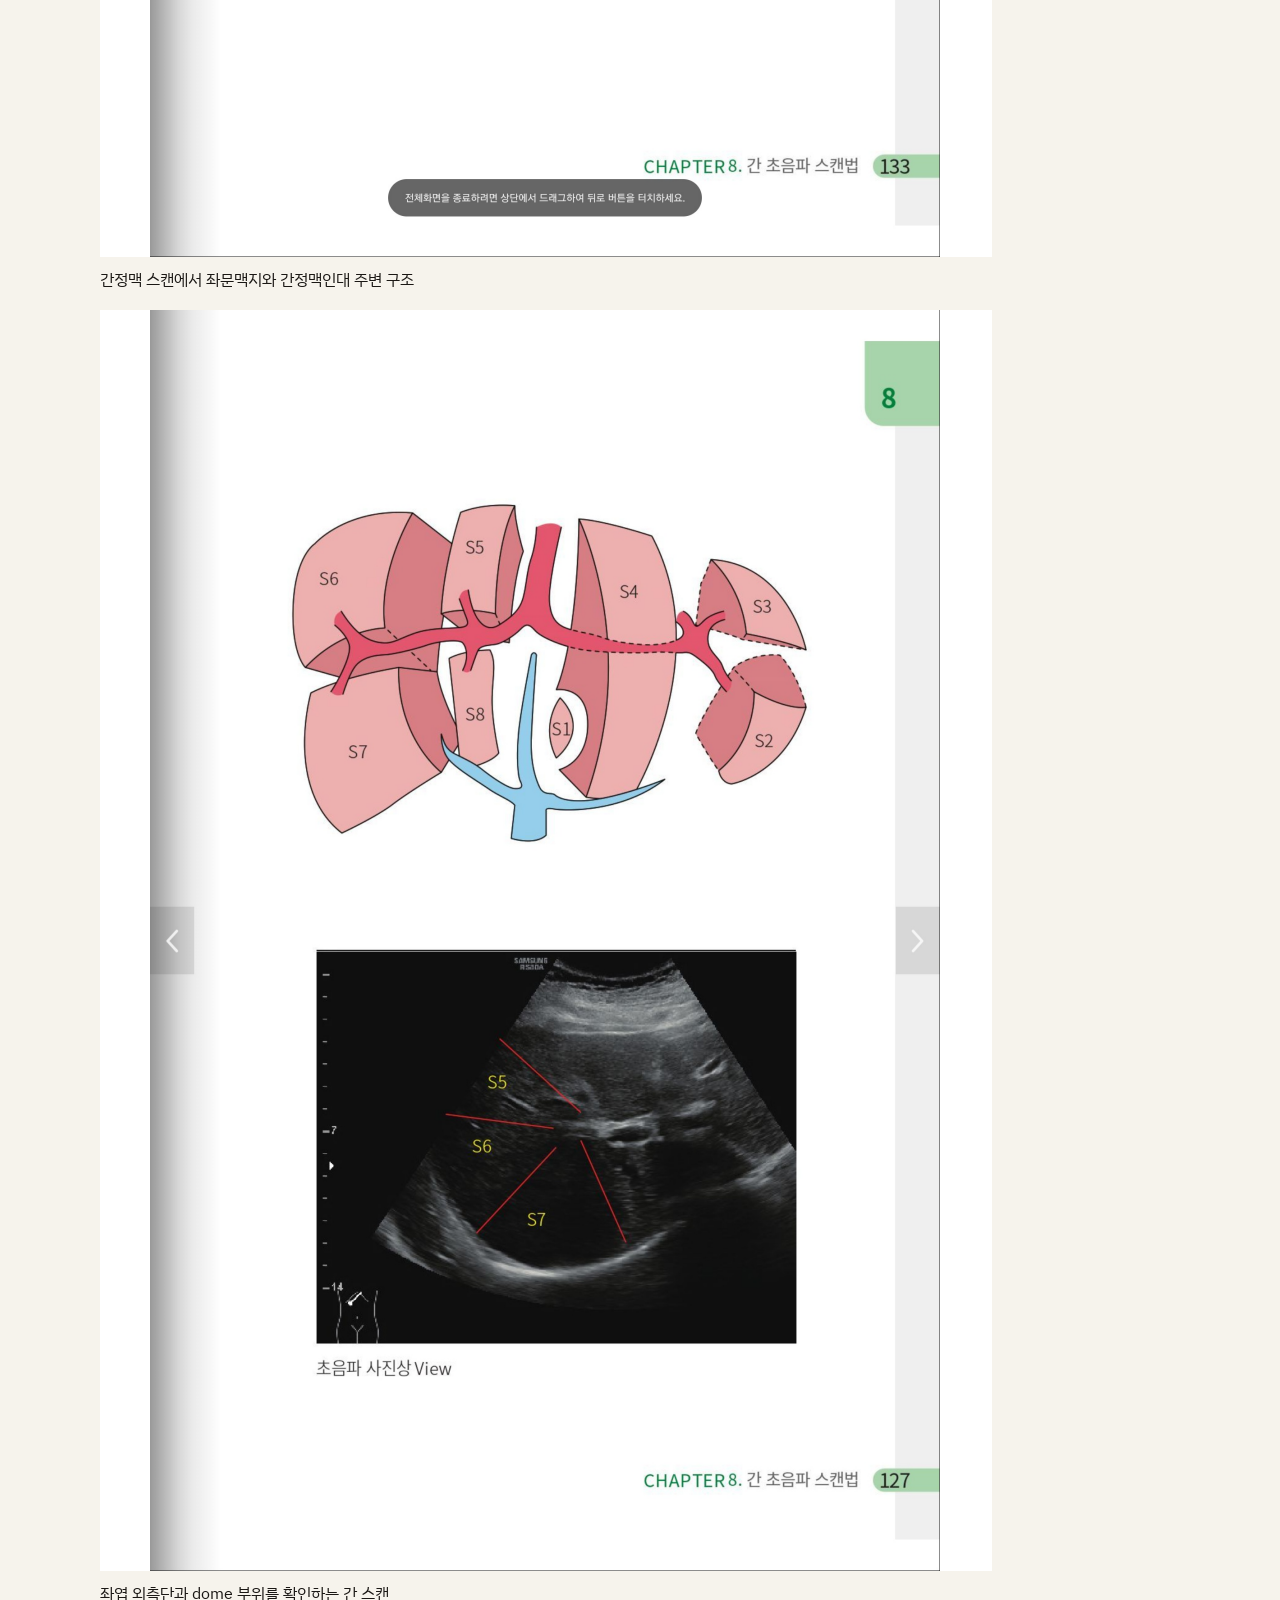
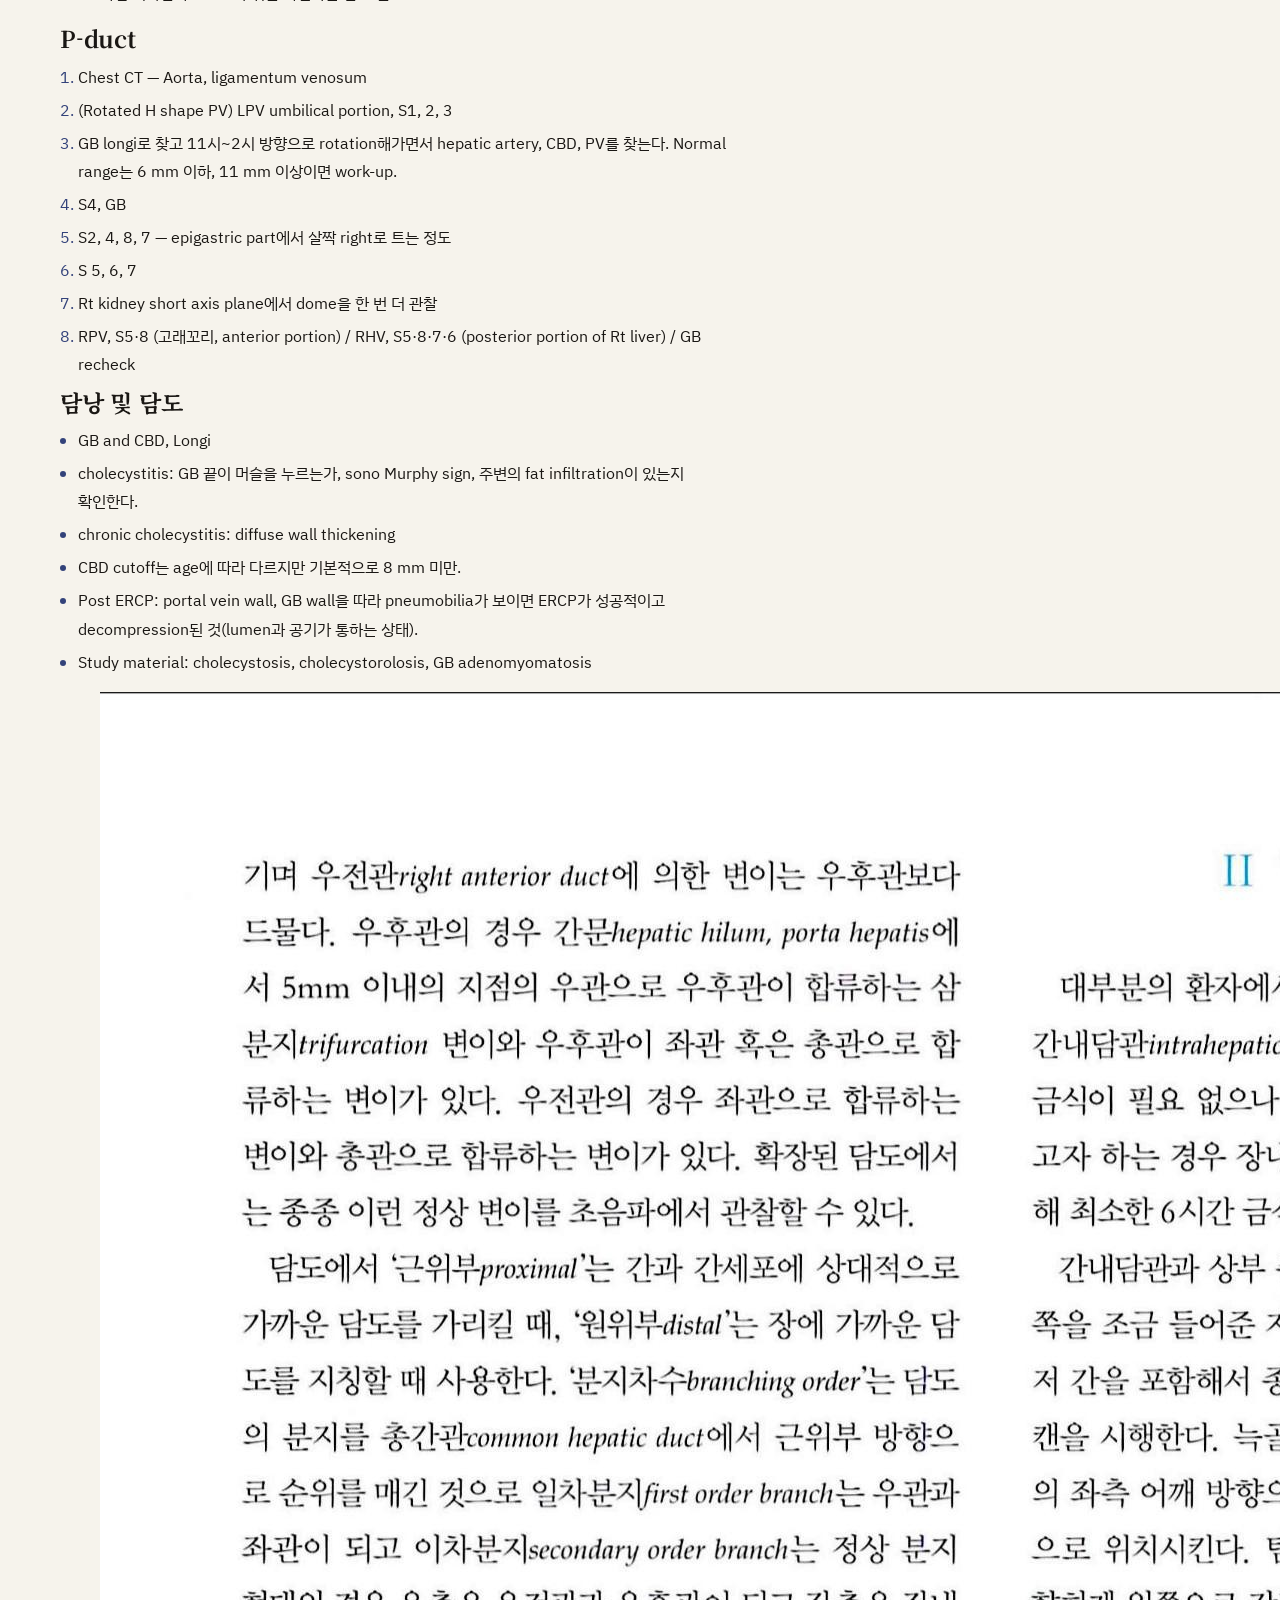
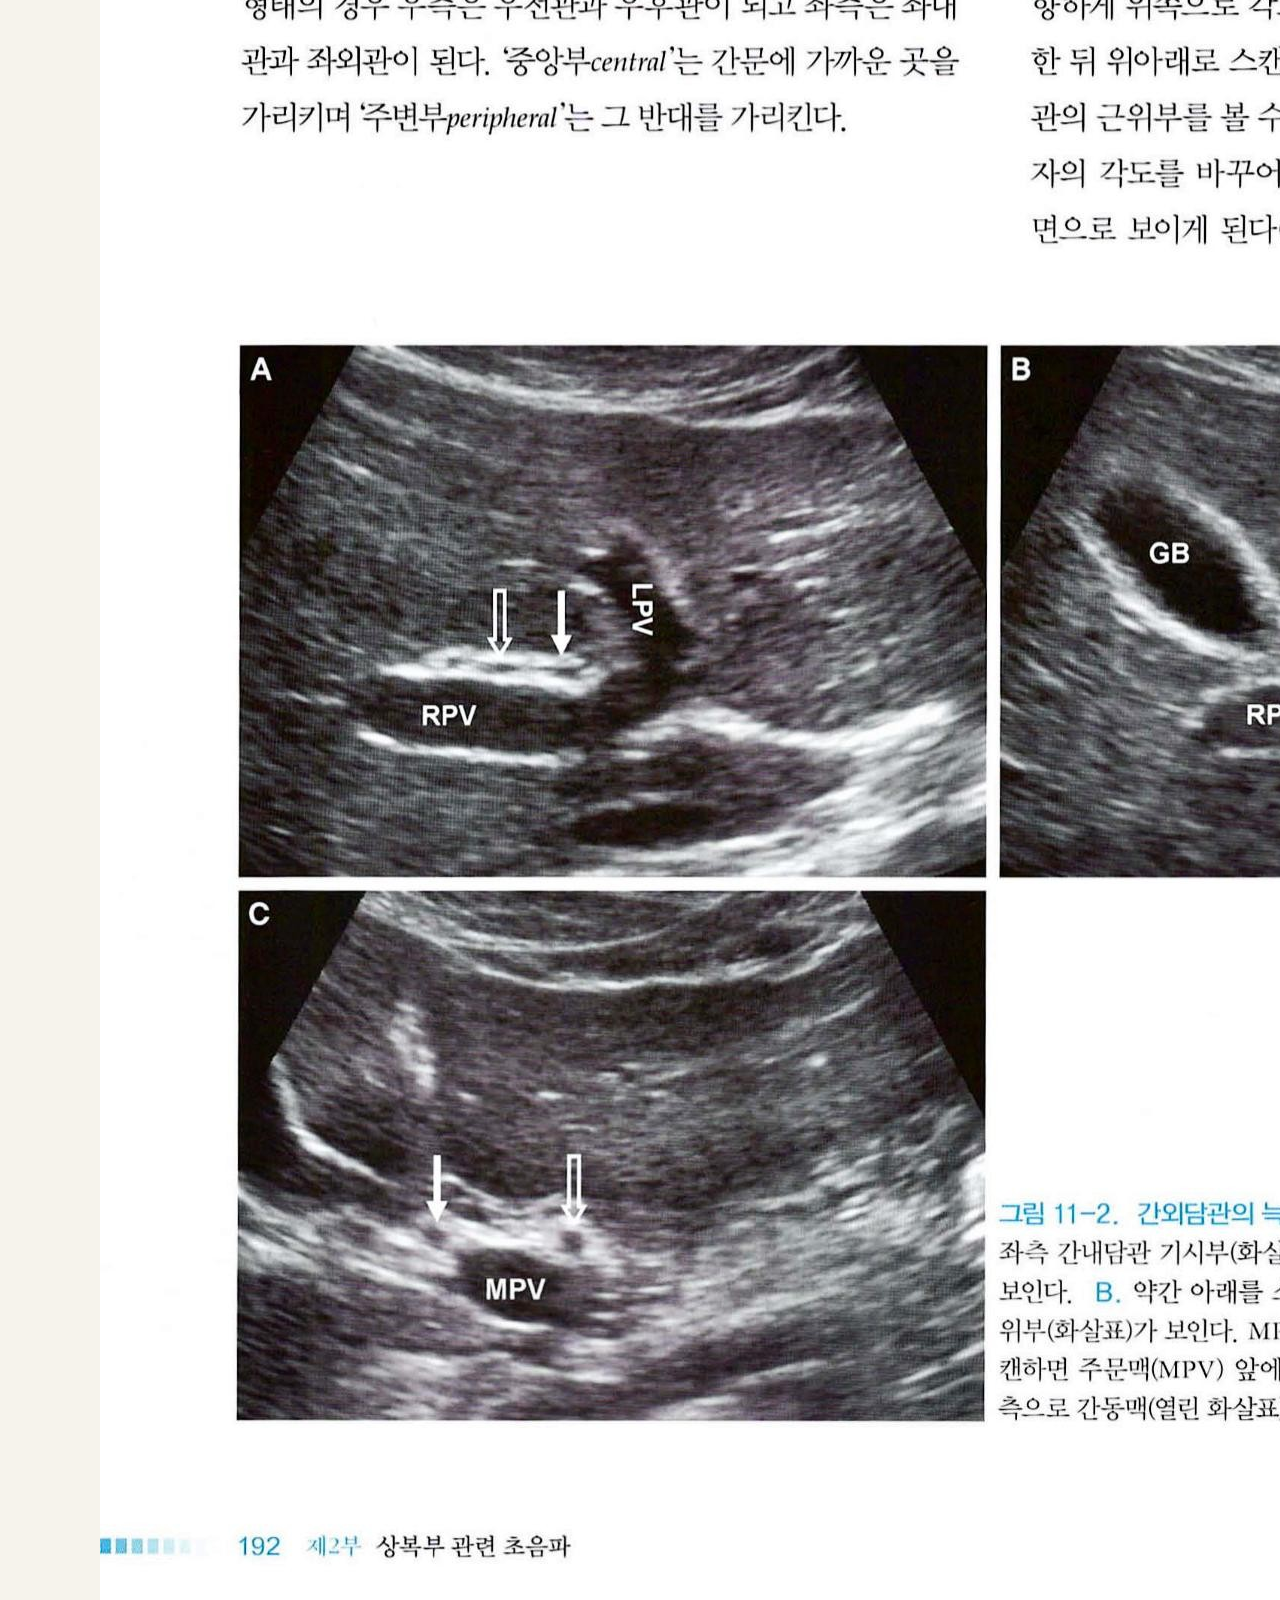
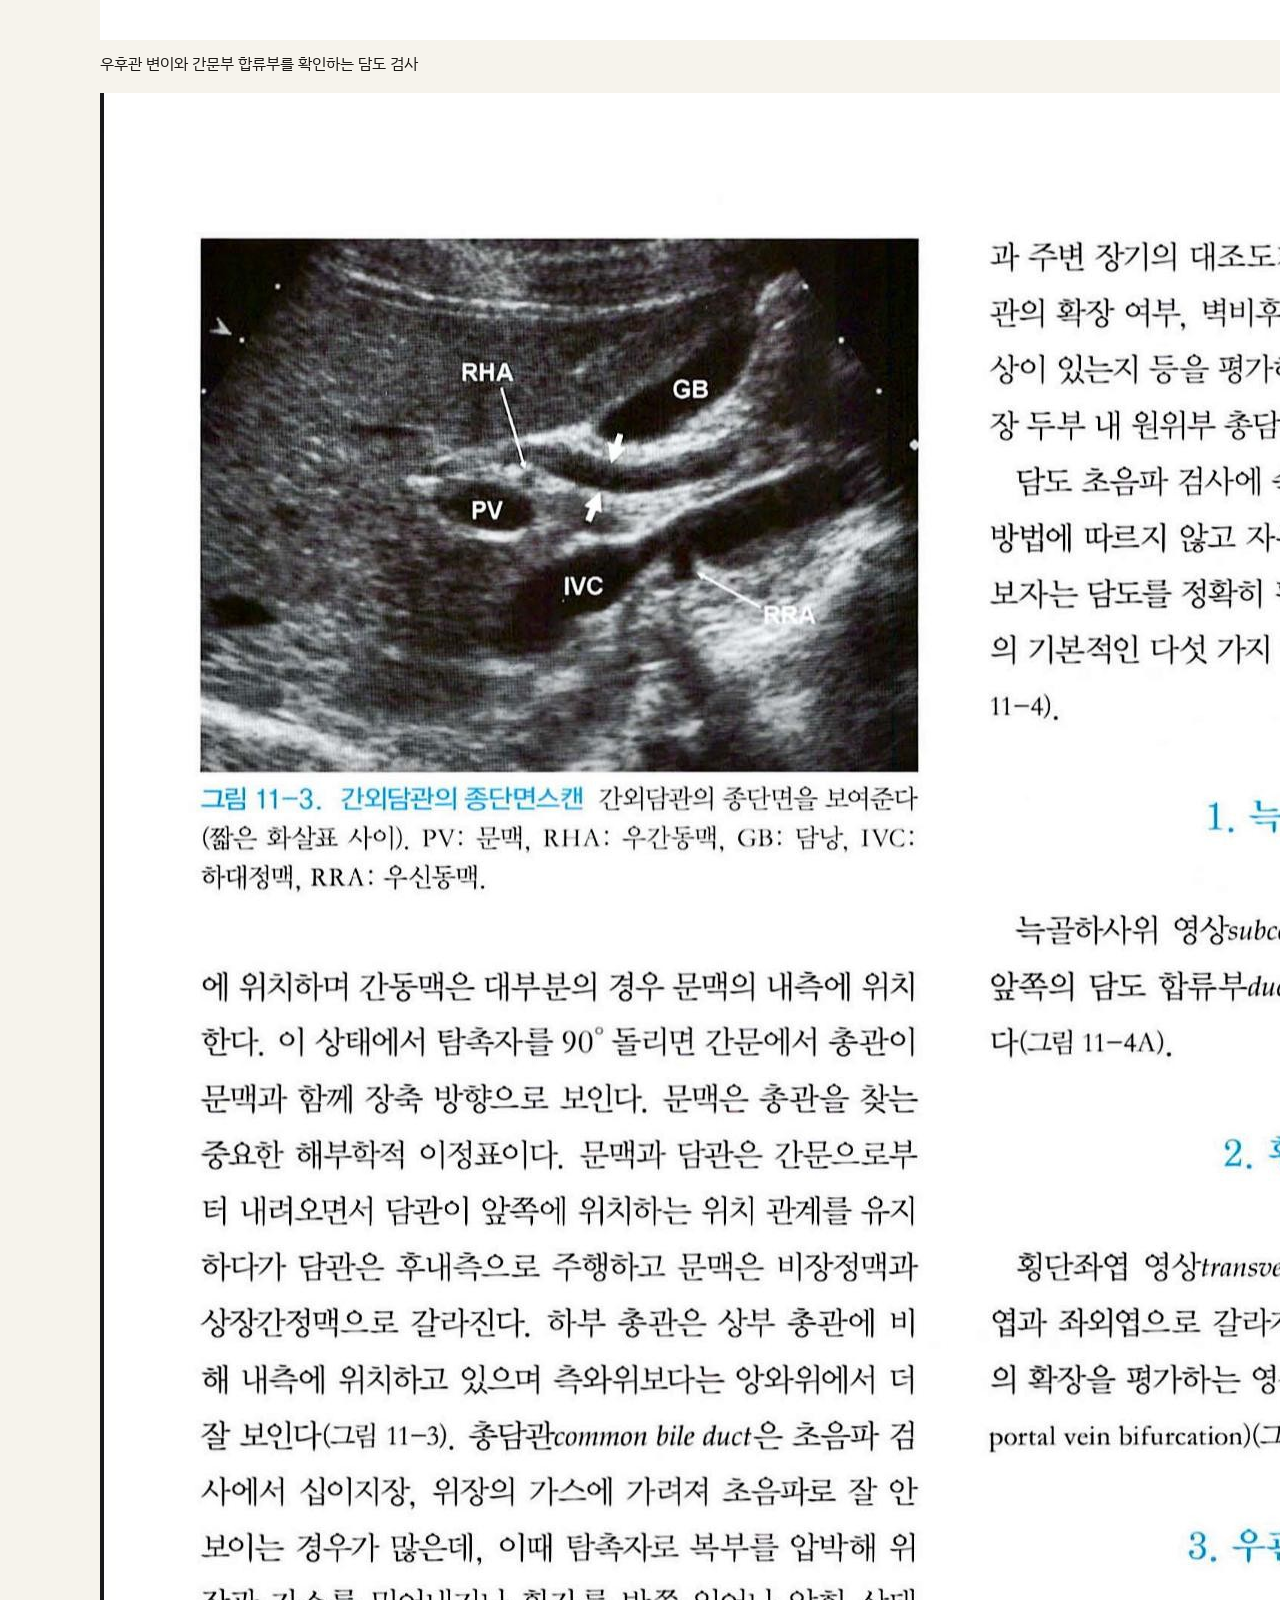
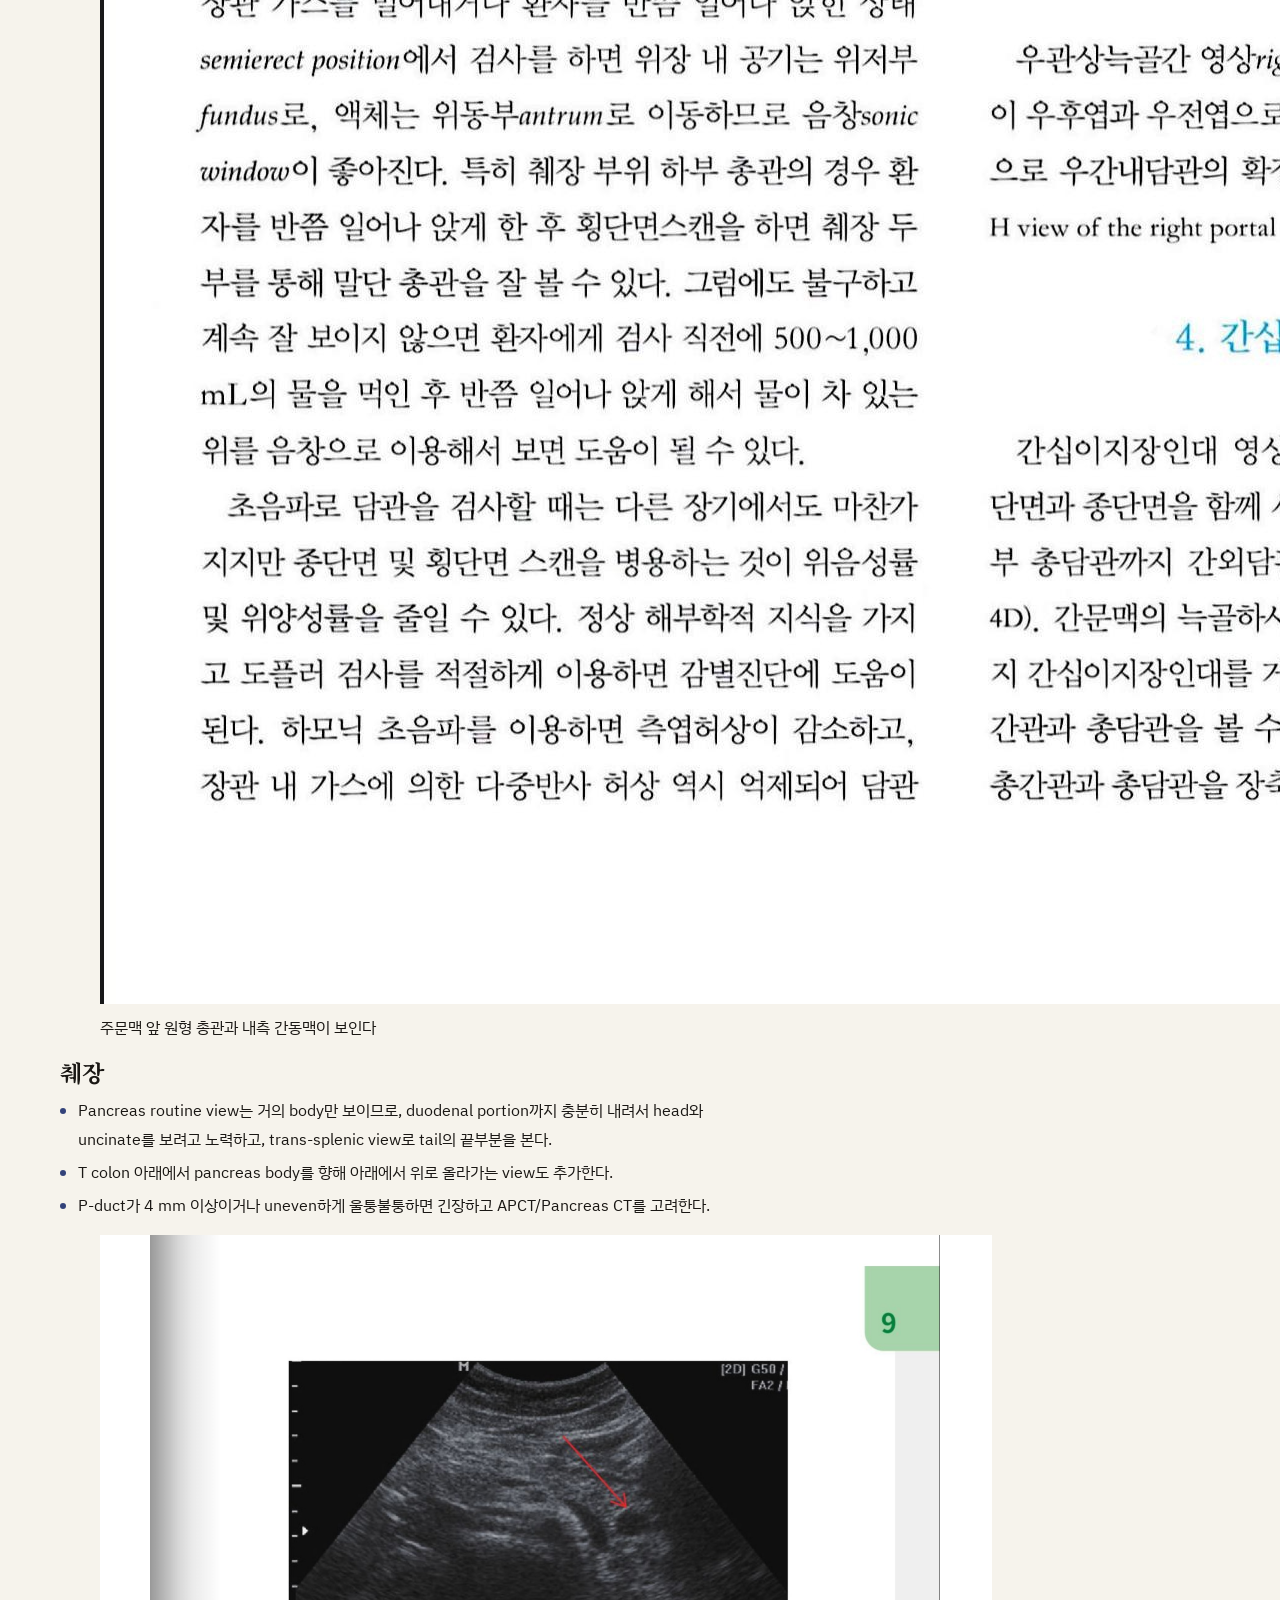
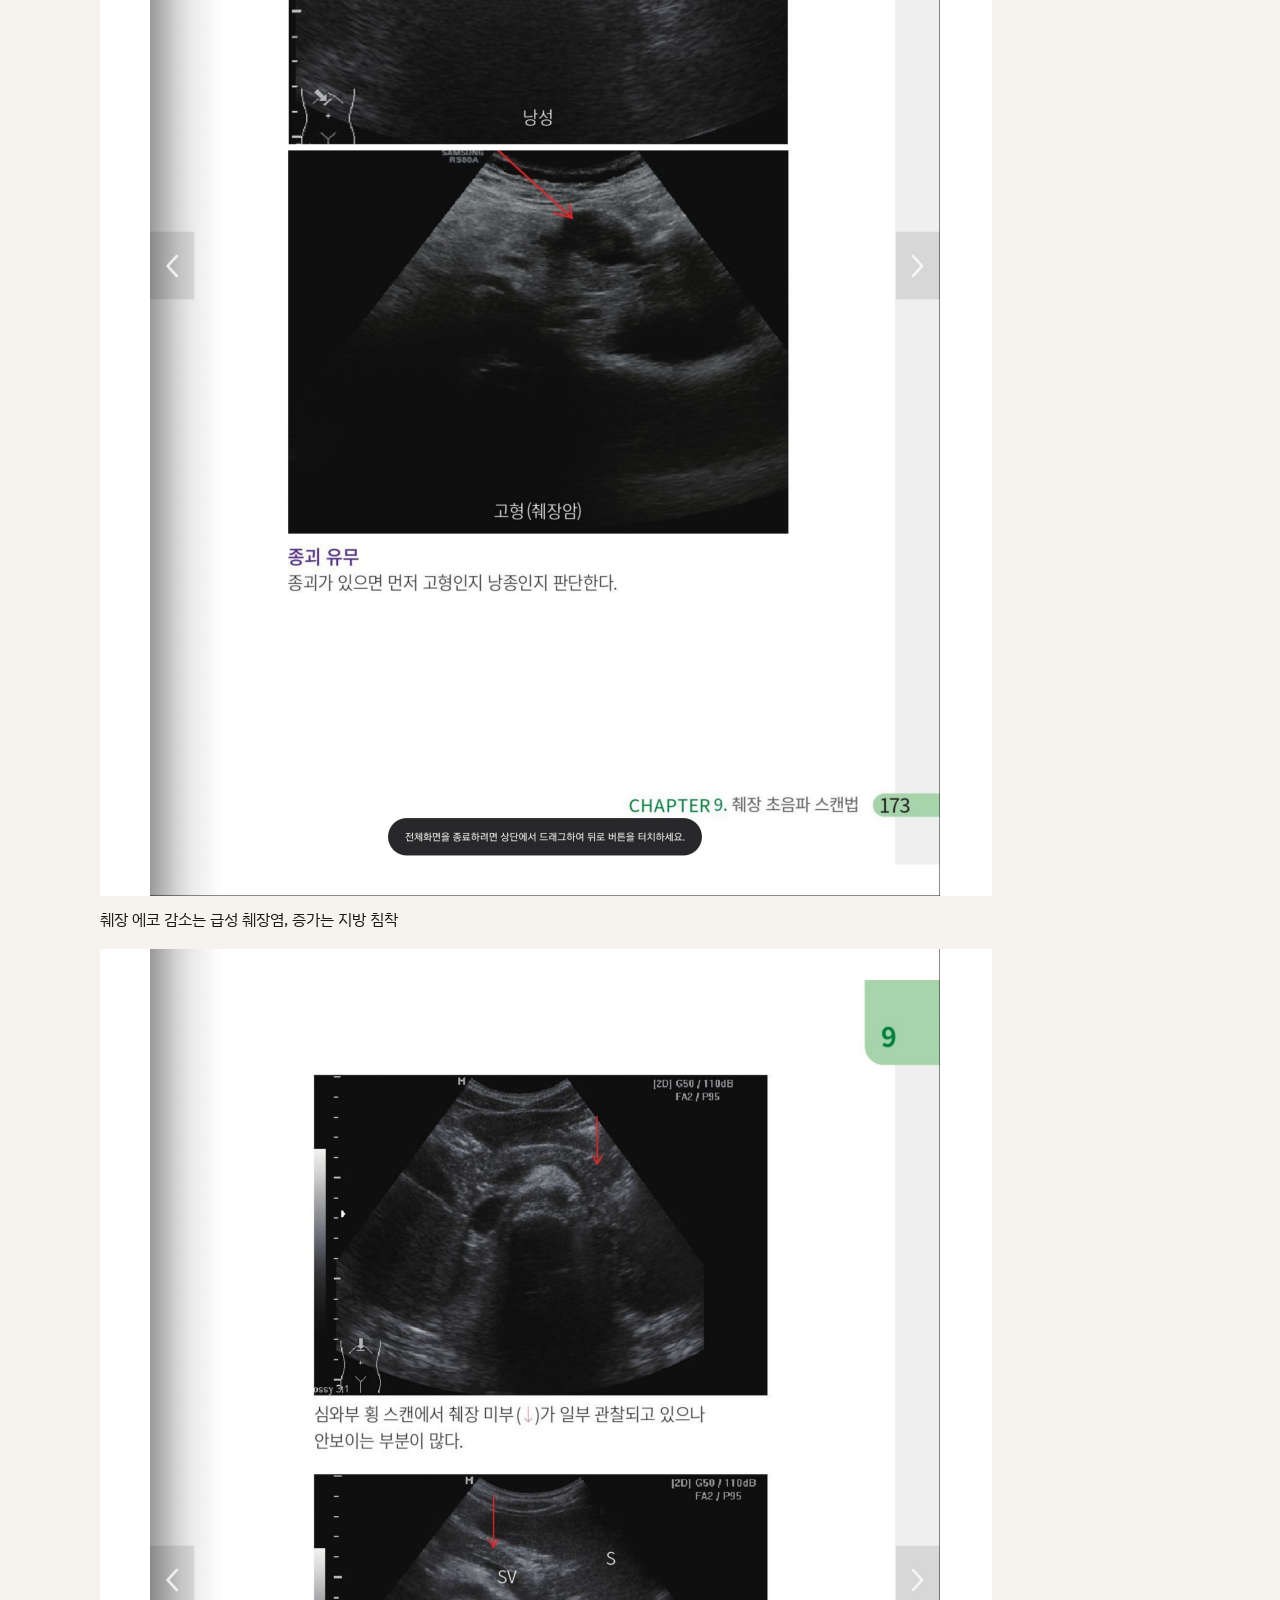
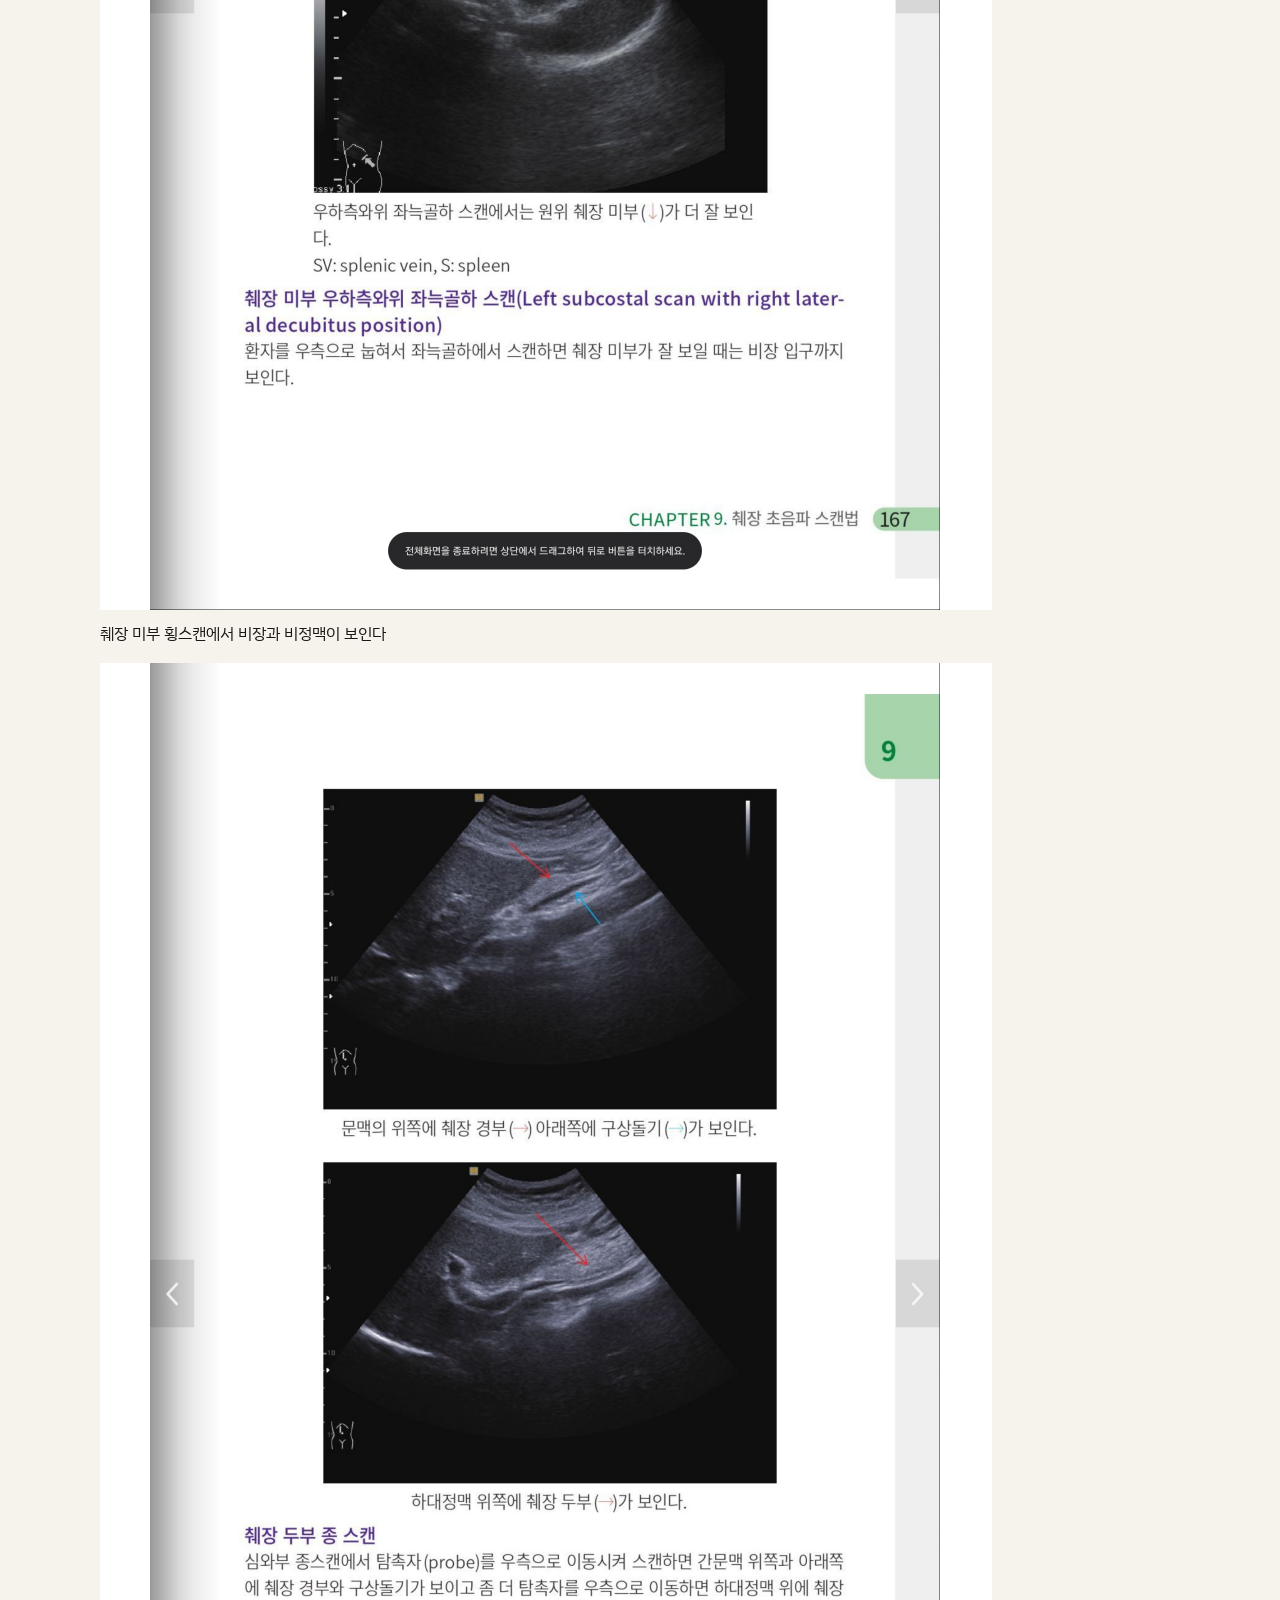
==== commit 7c272a87: "docs(onenote): abdomen-technique.html — 원노트 그림 12개 추가" ====
--- a/abdomen-technique.html
+++ b/abdomen-technique.html
@@ -48,10 +48,9 @@
 <li>CT상 right lobe의 anterior 쪽에 bowel이 있는 경우 잘 안 보이므로 환자를 눕혀서 본다.</li>
 <li>사람마다 췌장의 밝기가 다르므로 P-duct와 splenic vein을 landmark로 삼아 찾아서 본다.</li>
 </ul>
-
-      <figure class="fig">
-        <img src="assets/onenote/간담췌-파트-술기-02.png" alt="ab2c1bacaa8a0f252d29533b205a5d!1-7B7300AE98D01EB7!sb6d6ea31c98d44ae9ca" loading="lazy">
-        <figcaption>ab2c1bacaa8a0f252d29533b205a5d!1-7B7300AE98D01EB7!sb6d6ea31c98d44ae9ca</figcaption>
+<figure class="fig">
+        <img src="assets/onenote/간담췌-파트-술기-12.png" alt="간담췌 파트 술기 그림 12" loading="lazy">
+        <figcaption>간담췌 파트 술기 그림 12</figcaption>
       </figure>
 
 <h2 id="s-간-스캔">간 스캔</h2>
@@ -75,6 +74,21 @@
 </table>
 <p>Rt liver에서 HV는 삼지창 view로, PV는 두 번에 나눠서 portal confluence 및 RPV anterior/posterior가 나뉘는 지점을 subcostal로 2회에 걸쳐 본다.</p>
 
+      <figure class="fig">
+        <img src="assets/onenote/간담췌-파트-술기-09.png" alt="우엽 늑간 스캔에서 S5와 S8 확인" loading="lazy">
+        <figcaption>우엽 늑간 스캔에서 S5와 S8 확인</figcaption>
+      </figure>
+
+      <figure class="fig">
+        <img src="assets/onenote/간담췌-파트-술기-10.png" alt="간정맥 스캔에서 좌문맥지와 간정맥인대 주변 구조" loading="lazy">
+        <figcaption>간정맥 스캔에서 좌문맥지와 간정맥인대 주변 구조</figcaption>
+      </figure>
+
+      <figure class="fig">
+        <img src="assets/onenote/간담췌-파트-술기-13.png" alt="좌엽 외측단과 dome 부위를 확인하는 간 스캔" loading="lazy">
+        <figcaption>좌엽 외측단과 dome 부위를 확인하는 간 스캔</figcaption>
+      </figure>
+
 <h2 id="s-p-duct">P-duct</h2>
 <ol>
 <li>Chest CT — Aorta, ligamentum venosum</li>
@@ -97,12 +111,47 @@
 <li>Study material: cholecystosis, cholecystorolosis, GB adenomyomatosis</li>
 </ul>
 
+      <figure class="fig">
+        <img src="assets/onenote/간담췌-파트-술기-14.png" alt="우후관 변이와 간문부 합류부를 확인하는 담도 검사" loading="lazy">
+        <figcaption>우후관 변이와 간문부 합류부를 확인하는 담도 검사</figcaption>
+      </figure>
+
+      <figure class="fig">
+        <img src="assets/onenote/간담췌-파트-술기-15.png" alt="주문맥 앞 원형 총관과 내측 간동맥이 보인다" loading="lazy">
+        <figcaption>주문맥 앞 원형 총관과 내측 간동맥이 보인다</figcaption>
+      </figure>
+
 <h2 id="s-췌장">췌장</h2>
 <ul>
 <li>Pancreas routine view는 거의 body만 보이므로, duodenal portion까지 충분히 내려서 head와 uncinate를 보려고 노력하고, trans-splenic view로 tail의 끝부분을 본다.</li>
 <li>T colon 아래에서 pancreas body를 향해 아래에서 위로 올라가는 view도 추가한다.</li>
 <li>P-duct가 4 mm 이상이거나 uneven하게 울퉁불퉁하면 긴장하고 APCT/Pancreas CT를 고려한다.</li>
 </ul>
+
+      <figure class="fig">
+        <img src="assets/onenote/간담췌-파트-술기-01.png" alt="췌장 에코 감소는 급성 췌장염, 증가는 지방 침착" loading="lazy">
+        <figcaption>췌장 에코 감소는 급성 췌장염, 증가는 지방 침착</figcaption>
+      </figure>
+
+      <figure class="fig">
+        <img src="assets/onenote/간담췌-파트-술기-02.png" alt="췌장 미부 횡스캔에서 비장과 비정맥이 보인다" loading="lazy">
+        <figcaption>췌장 미부 횡스캔에서 비장과 비정맥이 보인다</figcaption>
+      </figure>
+
+      <figure class="fig">
+        <img src="assets/onenote/간담췌-파트-술기-03.png" alt="탐촉자를 우측으로 이동해 췌장 경부와 구상돌기를 본다" loading="lazy">
+        <figcaption>탐촉자를 우측으로 이동해 췌장 경부와 구상돌기를 본다</figcaption>
+      </figure>
+
+      <figure class="fig">
+        <img src="assets/onenote/간담췌-파트-술기-05.png" alt="췌장 미부의 횡단 또는 사선 스캔" loading="lazy">
+        <figcaption>췌장 미부의 횡단 또는 사선 스캔</figcaption>
+      </figure>
+
+      <figure class="fig">
+        <img src="assets/onenote/간담췌-파트-술기-06.png" alt="SMV·uncinate process와 췌장 두부 횡단 스캔" loading="lazy">
+        <figcaption>SMV·uncinate process와 췌장 두부 횡단 스캔</figcaption>
+      </figure>
 
 <h2 id="s-신장-및-비장">신장 및 비장</h2>
 <h3>Rt Kidney and Liver</h3>
@@ -122,6 +171,11 @@
 <li>Sono로 APN detection은 사실상 불가능하다.</li>
 <li>소아 UTI는 sono로 보지 않으며, very severe stage가 아닌 것을 확인하는 용도로 쓴다.</li>
 </ul>
+
+      <figure class="fig">
+        <img src="assets/onenote/간담췌-파트-술기-04.png" alt="바로 누워서 또는 우측으로 누워 좌측 늑간에서 검사" loading="lazy">
+        <figcaption>바로 누워서 또는 우측으로 누워 좌측 늑간에서 검사</figcaption>
+      </figure>
 
 <h2 id="s-병변-평가">병변 평가</h2>
 <ul>
